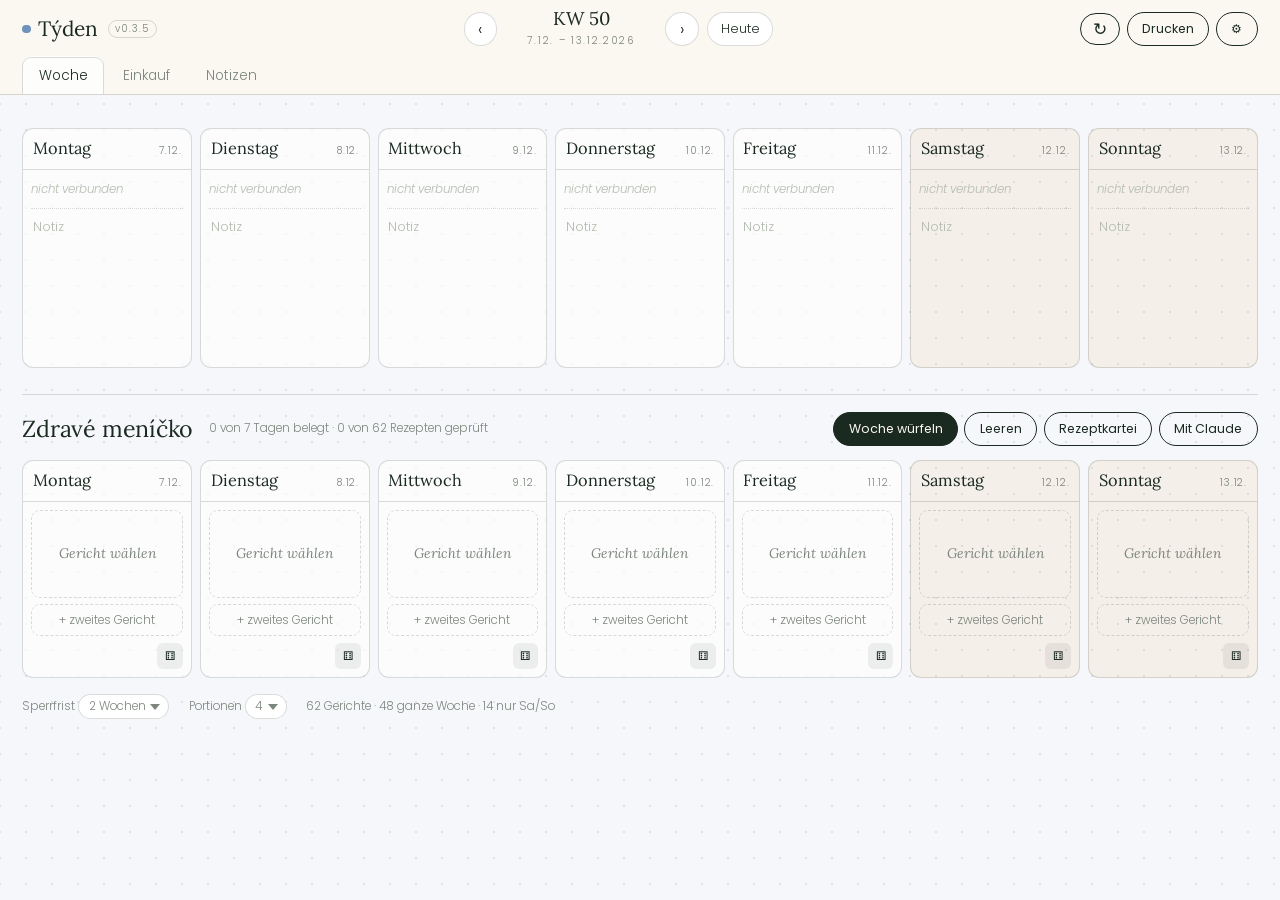
==== index.html @ 4bd9af4a "Add files via upload" ====
<!DOCTYPE html>
<html lang="de">
<head>
<meta charset="utf-8">
<meta name="viewport" content="width=device-width, initial-scale=1, viewport-fit=cover, maximum-scale=1, user-scalable=no">
<meta name="apple-mobile-web-app-capable" content="yes">
<meta name="apple-mobile-web-app-status-bar-style" content="default">
<meta name="apple-mobile-web-app-title" content="Týden">
<meta name="theme-color" content="#FAF8F0">
<title>Týden · Wochenplan</title>
<link rel="manifest" href="manifest.webmanifest">
<link rel="apple-touch-icon" href="icon-192.png">
<link rel="preconnect" href="https://fonts.googleapis.com">
<link rel="preconnect" href="https://fonts.gstatic.com" crossorigin>
<link href="https://fonts.googleapis.com/css2?family=Lora:ital,wght@0,400;0,500;1,400&family=Poppins:wght@300;400;500&display=swap" rel="stylesheet">
<link rel="stylesheet" href="app.css">
</head>
<body>

<header class="site">
  <div class="brand"><i></i><b>Týden</b><span class="ver" id="version"></span></div>

  <div class="weeknav">
    <button class="nav" id="prev" aria-label="Vorige Woche">&lsaquo;</button>
    <div class="kw">
      <b id="kwTitle">KW</b>
      <span class="lbl" id="kwRange"></span>
    </div>
    <button class="nav" id="next" aria-label="Nächste Woche">&rsaquo;</button>
    <button class="nav wide" id="today">Heute</button>
  </div>

  <div class="headacts">
    <button class="btn ghost" id="refresh" aria-label="Aktualisieren" title="Aktualisieren">&#8635;</button>
    <button class="btn ghost" id="openPrint">Drucken</button>
    <button class="btn ghost" id="openSettings" aria-label="Einstellungen">&#9881;</button>
  </div>

  <nav class="tabs" id="tabs">
    <button class="tab on" data-tab="woche">Woche</button>
    <button class="tab" data-tab="einkauf">Einkauf</button>
    <button class="tab" data-tab="notizen">Notizen</button>
  </nav>
</header>

<main>
  <!-- ---------- Woche: Termine oben, Essen darunter ---------- -->
  <section class="view" id="view-woche">
    <div class="weekgrid" id="calGrid"></div>

    <div class="bar essenbar">
      <h2>Zdravé meníčko</h2>
      <div class="barcats" id="mealCounts"></div>
      <div class="baracts">
        <button class="btn" id="roll">Woche würfeln</button>
        <button class="btn ghost" id="clearMeals">Leeren</button>
        <button class="btn ghost" id="openKartei">Rezeptkartei</button>
        <button class="btn ghost" id="openKI">Mit Claude</button>
      </div>
    </div>
    <div class="weekgrid" id="mealGrid"></div>
    <div class="foot">
      <label>Sperrfrist
        <select id="lock">
          <option value="0">aus</option><option value="1">1 Woche</option>
          <option value="2">2 Wochen</option><option value="3">3 Wochen</option><option value="4">4 Wochen</option>
        </select>
      </label>
      <label>Portionen
        <select id="defPort"><option>2</option><option>4</option><option>6</option><option>8</option></select>
      </label>
      <span id="poolInfo"></span>
    </div>
  </section>

  <!-- ---------- Einkauf ---------- -->
  <section class="view hidden" id="view-einkauf">
    <div class="bar">
      <h2>Einkaufsliste</h2>
      <div class="barcats" id="shopStats"></div>
      <div class="baracts">
        <button class="btn" id="waShare">An WhatsApp</button>
        <button class="btn ghost" id="copyList">Kopieren</button>
        <button class="btn ghost" id="editPantry">Vorrat</button>
        <button class="btn ghost" id="resetChecks">Haken zurücksetzen</button>
      </div>
    </div>
    <div class="sheetbox" id="shopBody"></div>
  </section>

  <!-- ---------- Notizen ---------- -->
  <section class="view hidden" id="view-notizen">
    <div class="bar">
      <h2>Notizblock</h2>
      <div class="pages" id="notePages"></div>
      <span class="notestatus" id="noteStatus"></span>
      <div class="baracts">
        <div class="modes">
          <button class="tool on" id="modePen" title="Mit dem Pencil schreiben">&#9998;</button>
          <button class="tool" id="modeKey" title="Mit der Tastatur schreiben">&#9000;</button>
        </div>
        <div class="pens" id="pens"></div>
        <button class="tool" id="eraser" title="Radierer">&#9003;</button>
        <button class="tool" id="undo" title="Rückgängig">&#8630;</button>
        <button class="tool" id="clearPage" title="Seite leeren">&#128465;</button>
        <button class="btn ghost" id="notePhoto">Foto abschreiben</button>
        <input type="file" id="noteFile" accept="image/*" capture="environment" multiple hidden>
        <button class="btn ghost" id="addPage">Seite +</button>
        <button class="btn ghost" id="delPage">Seite entfernen</button>
      </div>
    </div>
    <div class="canvasrow">
      <div class="canvaswrap">
        <div class="padstack">
          <textarea id="padText" class="hinten" spellcheck="false" placeholder="Hier tippen …"></textarea>
          <canvas id="pad"></canvas>
        </div>
      </div>
      <div class="padscroll">
        <button class="tool" id="scrollUp" aria-label="nach oben">&#9650;</button>
        <div class="track" id="scrollTrack"><div class="thumb" id="scrollThumb"></div></div>
        <button class="tool" id="scrollDown" aria-label="nach unten">&#9660;</button>
      </div>
    </div>
  </section>
</main>

<!-- ---------- Dialoge ---------- -->
<dialog id="dRec"><div class="sheet">
  <div class="top" id="recTop">
    <button class="x" data-close>&times;</button>
    <p class="lbl light" id="recCat"></p>
    <h2 id="recName"></h2>
    <p class="sub" id="recSub"></p>
    <div class="stats" id="recStats"></div>
  </div>
  <div class="sbody" id="recBody"></div>
  <div class="sfoot" id="recFoot"></div>
</div></dialog>

<dialog id="dPick"><div class="sheet">
  <div class="top" style="background:var(--ink)">
    <button class="x" data-close>&times;</button>
    <p class="lbl light" id="pickDay"></p>
    <h2 id="pickTitle">Gericht wählen</h2>
  </div>
  <div class="sbody">
    <div class="freebox">
      <label class="lbl" for="freeName">Freies Gericht — nur ein Name, kein Rezept, keine Zutaten auf der Einkaufsliste</label>
      <div class="freerow">
        <input id="freeName" placeholder="z. B. Reste, Essen gehen, Oma kocht">
        <button class="btn" id="freeSave">Eintragen</button>
      </div>
    </div>
    <input class="search" id="pickSearch" type="search" placeholder="Rezept suchen …">
    <p class="hint" id="pickHint"></p>
    <div class="pickgrid" id="pickGrid"></div>
  </div>
</div></dialog>

<dialog id="dKartei"><div class="sheet">
  <div class="top" style="background:var(--leaf)">
    <button class="x" data-close>&times;</button>
    <p class="lbl light">Review &amp; Pflege</p>
    <h2>Rezeptkartei</h2>
    <div class="stats" id="karteiStats"></div>
  </div>
  <div class="sbody">
    <input class="search" id="karteiSearch" type="search" placeholder="Suchen …">
    <div class="pickgrid" id="karteiGrid"></div>
  </div>
  <div class="sfoot">
    <button class="btn" id="newDish">Neues Gericht</button>
    <button class="btn ghost" id="exportJs">Rezepte exportieren</button>
    <button class="btn ghost" id="resetAll">Zurücksetzen</button>
  </div>
</div></dialog>

<dialog id="dEdit"><div class="sheet">
  <div class="top" style="background:var(--ink)">
    <button class="x" data-close>&times;</button>
    <p class="lbl light">Bearbeiten</p>
    <h2 id="editTitle">Rezept</h2>
  </div>
  <div class="sbody" id="editBody"></div>
  <div class="sfoot">
    <button class="btn" id="saveDish">Speichern</button>
    <button class="btn ghost" data-close>Abbrechen</button>
    <button class="btn ghost" id="delDish" style="margin-left:auto">Löschen</button>
  </div>
</div></dialog>

<dialog id="dPantry"><div class="sheet">
  <div class="top" style="background:var(--leaf)">
    <button class="x" data-close>&times;</button>
    <p class="lbl light">Einkaufsliste</p>
    <h2>Vorrat</h2>
    <p class="sub">Was hier steht, landet nicht auf der Liste.</p>
  </div>
  <div class="sbody">
    <p class="hint">Ein Begriff pro Zeile, klein geschrieben. Er greift auch am Wortende — <b>öl</b> deckt
      Olivenöl ab, <b>brühe</b> alle Brühen. Frische Ware ist ausgenommen: Was in Bund, Zweigen, Kopf,
      Stange oder Blatt gemessen wird, steht immer auf der Liste.</p>
    <div class="field"><textarea id="pantryText" rows="14"></textarea></div>
  </div>
  <div class="sfoot">
    <button class="btn" id="savePantry">Speichern</button>
    <button class="btn ghost" data-close>Abbrechen</button>
    <button class="btn ghost" id="resetPantry" style="margin-left:auto">Standard</button>
  </div>
</div></dialog>

<dialog id="dKI"><div class="sheet">
  <div class="top" style="background:var(--leaf)">
    <button class="x" data-close>&times;</button>
    <p class="lbl light">Rezepte und Vorschläge</p>
    <h2>Mit Claude</h2>
  </div>
  <div class="sbody">
    <div id="aiStatus" class="aistatus"></div>

    <h3>Rezept hinzufügen</h3>
    <p class="hint">Foto einer Kochbuchseite oder eines Zettels, oder ein Link. Das Ergebnis landet
      als ungeprüftes Rezept im Editor — du siehst es vor dem Speichern.</p>
    <div class="baracts" style="margin-bottom:.8rem">
      <button class="btn ghost" id="fromPhoto">Foto aufnehmen oder wählen</button>
      <input type="file" id="photoFile" accept="image/*" capture="environment" multiple hidden>
    </div>
    <div class="field"><label class="lbl">Link oder eingefügter Rezepttext</label>
      <textarea id="linkInput" rows="3" placeholder="https://… oder den Text direkt einfügen"></textarea></div>
    <div class="baracts"><button class="btn ghost" id="fromLink">Daraus ein Rezept machen</button></div>

    <hr>

    <h3>Was kann ich damit kochen?</h3>
    <p class="hint">Tippe ein, was da ist, oder fotografiere Kühlschrank und Vorratsschrank.
      Claude bevorzugt Gerichte aus deiner Kartei.</p>
    <div class="field"><label class="lbl">Vorhanden</label>
      <textarea id="stockText" rows="3" placeholder="z. B. Hähnchenbrust, Zucchini, Feta, Sahne"></textarea></div>
    <div class="baracts">
      <button class="btn ghost" id="stockPhoto">Foto vom Vorrat</button>
      <input type="file" id="stockFile" accept="image/*" capture="environment" multiple hidden>
      <span class="hint" id="stockHint" style="margin:0"></span>
      <button class="btn" id="doSuggest">Vorschläge holen</button>
    </div>
    <div id="aiOut"></div>

    <hr>
    <h3>Zugang</h3>
    <div class="field"><label class="lbl">Anthropic API-Schlüssel</label>
      <input id="apiKey" type="password" autocomplete="off" autocapitalize="off"
             autocorrect="off" spellcheck="false" placeholder="sk-ant-…"></div>
    <div class="field"><label class="lbl">Modell</label>
      <input id="apiModel" autocapitalize="off" autocorrect="off" spellcheck="false"
             placeholder="claude-sonnet-4-5-20250929"></div>
    <p class="hint">Der Schlüssel bleibt nur auf diesem Gerät im Browser gespeichert und gehört nicht
      ins Repository. Achte beim Einfügen darauf, dass kein Leerzeichen mitkommt.
      Für Fotos und verschachtelte Webseiten liefert ein Sonnet-Modell deutlich zuverlässigere
      Rezepte als ein Haiku-Modell.</p>
    <div class="baracts">
      <button class="btn" id="testKey">Verbindung prüfen</button>
      <button class="btn ghost" id="listModels">Verfügbare Modelle</button>
      <button class="btn ghost" id="saveKey">Speichern</button>
    </div>
  </div>
</div></dialog>

<dialog id="dPrint"><div class="sheet">
  <div class="top" style="background:var(--ink)">
    <button class="x" data-close>&times;</button>
    <p class="lbl light" id="printKw"></p>
    <h2>Drucken</h2>
  </div>
  <div class="sbody">
    <p class="hint">Bereiche auswählen, dann öffnet sich das Druckfenster. Auf dem iPad wählst du dort
      deinen AirPrint-Drucker.</p>
    <label class="chk big"><input type="checkbox" id="pr_wochenplan" checked> Wochenplan mit Terminen</label>
    <label class="chk big"><input type="checkbox" id="pr_essen" checked> Essensplan</label>
    <label class="chk big"><input type="checkbox" id="pr_einkauf" checked> Einkaufsliste</label>
    <label class="chk big"><input type="checkbox" id="pr_notizen"> Notizen</label>
    <label class="chk big"><input type="checkbox" id="pr_rezepte"> Rezepte der Woche, ausführlich</label>
  </div>
  <div class="sfoot">
    <button class="btn" id="doPrint">Druckfenster öffnen</button>
    <button class="btn ghost" data-close>Abbrechen</button>
  </div>
</div></dialog>

<dialog id="dSettings"><div class="sheet">
  <div class="top" style="background:var(--pine)">
    <button class="x" data-close>&times;</button>
    <p class="lbl light">Einstellungen</p>
    <h2>Google Kalender</h2>
  </div>
  <div class="sbody">
    <div id="gStatus" class="gstatus"></div>
    <div class="field">
      <label class="lbl">OAuth Client-ID</label>
      <input id="gClientId" placeholder="….apps.googleusercontent.com">
    </div>
    <p class="hint">Die Client-ID legst du einmalig in der Google Cloud Console an. Die Anleitung dazu
      steht in der Datei <b>README.md</b> im selben Ordner. Ohne Client-ID funktioniert alles außer der
      Anzeige der Google-Termine.</p>
    <div id="gCals"></div>
    <hr>
    <h3>Daten</h3>
    <p class="hint" id="versionInfo" style="margin-bottom:.6rem"></p>
    <div class="baracts">
      <button class="btn ghost" id="backup">Sicherung speichern</button>
      <button class="btn ghost" id="restoreBtn">Sicherung laden</button>
      <input type="file" id="restoreFile" accept="application/json" hidden>
    </div>
  </div>
  <div class="sfoot">
    <button class="btn" id="gConnect">Mit Google verbinden</button>
    <button class="btn ghost" id="gDisconnect">Trennen</button>
    <button class="btn ghost" data-close style="margin-left:auto">Schließen</button>
  </div>
</div></dialog>

<!-- Scrollbalken für die ganze Seite, damit auf dem iPad nicht gewischt werden muss -->
<div class="pagescroll" id="pageScroll" hidden>
  <button class="tool" id="pageUp" aria-label="nach oben">&#9650;</button>
  <div class="track" id="pageTrack"><div class="thumb" id="pageThumb"></div></div>
  <button class="tool" id="pageDown" aria-label="nach unten">&#9660;</button>
</div>

<div class="toast" id="toast"></div>
<div id="print"></div>

<script src="rezepte.js"></script>
<script src="app.js"></script>
<script src="essen.js"></script>
<script src="notizen.js"></script>
<script src="claude.js"></script>
<script>start();</script>
</body>
</html>
---- app.css ----
:root{
  --ink:#1B2A21; --pine:#2C5140; --leaf:#47755A; --gold:#E4A93C;
  --plum:#6B2D4E; --teal:#1F4A52; --amber:#8A5320;
  --paper:#FAF8F0; --dot:#DCE0D3; --ghost:#B4BCAF; --cream:#FBF7EC; --muted:#7D867C;
  --line:rgba(27,42,33,.16);
  --serif:"Lora",Georgia,"Times New Roman",serif;
  --sans:"Poppins",-apple-system,BlinkMacSystemFont,"Segoe UI",sans-serif;
  --head:112px;
}
*{box-sizing:border-box;margin:0;padding:0;-webkit-tap-highlight-color:transparent}
html,body{height:100%;overscroll-behavior:none}
body{
  font-family:var(--sans);font-weight:300;font-size:15px;line-height:1.45;color:var(--ink);
  background:var(--paper);
  background-image:radial-gradient(var(--dot) 1px, transparent 1px);
  background-size:26px 26px;background-position:13px 13px;
  -webkit-font-smoothing:antialiased;
  padding-top:var(--head);
}
h1,h2,h3{font-family:var(--serif);font-weight:400;line-height:1.12;letter-spacing:-.01em}
button,input,select,textarea{font:inherit;color:inherit}
button{background:none;border:none;cursor:pointer}
input:not([type=checkbox]),select,textarea{-webkit-appearance:none;appearance:none}

/* Einheitliche Kontrollkästchen, auch auf iOS sichtbar */
input[type=checkbox]{
  -webkit-appearance:none;appearance:none;
  width:1.35rem;height:1.35rem;flex:none;margin:0;
  border:1.6px solid var(--ghost);border-radius:5px;background:#fff;
  display:inline-grid;place-content:center;cursor:pointer;transition:background .12s,border-color .12s}
input[type=checkbox]:checked{background:var(--pine);border-color:var(--pine)}
input[type=checkbox]:checked::after{
  content:"";width:.42rem;height:.75rem;border:solid #fff;border-width:0 2px 2px 0;
  transform:rotate(45deg) translate(-1px,-2px)}
.lbl{font-size:.62rem;letter-spacing:.17em;text-transform:uppercase;color:var(--muted)}
.lbl.light{color:rgba(255,255,255,.78)}
.hint{font-size:.85rem;color:var(--muted);margin-bottom:.9rem}
.hidden{display:none!important}
:focus-visible{outline:2.5px solid var(--gold);outline-offset:2px;border-radius:6px}

/* ---------- Kopf ---------- */
.site{
  position:fixed;top:0;left:0;right:0;z-index:40;
  background:rgba(250,248,240,.96);backdrop-filter:blur(10px);
  border-bottom:1px solid var(--line);
  padding:.5rem clamp(.7rem,2vw,1.4rem) 0;
  display:grid;grid-template-columns:auto 1fr auto;grid-template-rows:auto auto;
  align-items:center;gap:.3rem 1rem;
  padding-top:max(.5rem, env(safe-area-inset-top));
}
.brand{display:flex;align-items:center;gap:.45rem}
.brand i{width:.55rem;height:.55rem;border-radius:50%;background:var(--gold)}
.brand b{font-family:var(--serif);font-weight:400;font-size:1.3rem}
.weeknav{display:flex;align-items:center;gap:.5rem;justify-self:center}
.nav{width:2.1rem;height:2.1rem;border:1px solid var(--line);border-radius:50%;background:#fff;font-size:1.05rem}
.nav.wide{width:auto;border-radius:999px;padding:0 .8rem;font-size:.78rem}
.nav:active{background:var(--ink);color:var(--cream)}
.kw{text-align:center;min-width:9.5rem}
.kw b{font-family:var(--serif);font-weight:400;font-size:1.15rem;display:block;line-height:1.1}
.headacts{display:flex;gap:.4rem;align-items:center}
.btn{border:1.4px solid var(--ink);background:var(--ink);color:var(--cream);
  padding:.42rem .9rem;border-radius:999px;font-size:.78rem;font-weight:400;white-space:nowrap}
.btn.ghost{background:transparent;color:var(--ink)}
.btn.ghost:active,.btn.ghost:hover{background:var(--ink);color:var(--cream)}
.tabs{grid-column:1/-1;display:flex;gap:.2rem;margin-top:.15rem}
.tab{padding:.5rem .95rem;border-radius:9px 9px 0 0;font-size:.85rem;color:var(--muted);
  border:1px solid transparent;border-bottom:none}
.tab.on{color:var(--ink);background:rgba(255,255,255,.75);border-color:var(--line);
  box-shadow:0 -1px 0 rgba(255,255,255,.75)}

/* ---------- Flächen ---------- */
main{padding:1rem clamp(.7rem,2vw,1.4rem) 2.5rem}
.bar{display:flex;align-items:center;gap:1rem;flex-wrap:wrap;margin-bottom:.9rem}
.bar h2{font-size:1.45rem}
.barcats{font-size:.74rem;color:var(--muted);flex:1}
.baracts{display:flex;gap:.4rem;flex-wrap:wrap;align-items:center}
.foot{display:flex;gap:1.2rem;flex-wrap:wrap;align-items:center;margin-top:1rem;font-size:.74rem;color:var(--muted)}
.foot select{border:1px solid var(--line);border-radius:999px;padding:.2rem 1.4rem .2rem .6rem;background:#fff url("data:image/svg+xml;utf8,<svg xmlns='http://www.w3.org/2000/svg' width='10' height='6'><path d='M0 0l5 6 5-6z' fill='%237D867C'/></svg>") no-repeat right .5rem center;font-size:.74rem}

/* Wochenraster: sieben Spalten */
.weekgrid{display:grid;grid-template-columns:repeat(7,minmax(0,1fr));gap:.5rem;align-items:start}
@media(max-width:900px){
  .weekgrid{grid-auto-flow:column;grid-auto-columns:78vw;grid-template-columns:none;
    overflow-x:auto;scroll-snap-type:x mandatory;padding-bottom:.6rem}
  .daycol{scroll-snap-align:start}
}
.daycol{background:rgba(255,255,255,.62);border:1px solid var(--line);border-radius:11px;
  min-height:0;display:flex;flex-direction:column;overflow:hidden}
/* Termine oben kompakt halten, damit der Essensplan darunter ohne Scrollen sichtbar bleibt.
   Die Spalten wachsen gemeinsam, sobald eine Notiz länger wird. */
#calGrid{align-items:stretch}
#calGrid .daycol{min-height:15rem;overflow:visible}
.daycol.we{background:rgba(228,169,60,.09)}
.daycol.today{border-color:var(--ink);box-shadow:0 0 0 1.5px var(--ink)}
.dayhead{padding:.5rem .6rem;border-bottom:1px solid var(--line);display:flex;
  justify-content:space-between;align-items:baseline;gap:.3rem}
.dayhead b{font-family:var(--serif);font-weight:400;font-size:1.02rem}
.dayhead span{font-size:.64rem;color:var(--muted);letter-spacing:.08em}
.daybody{padding:.5rem;display:flex;flex-direction:column;gap:.45rem;flex:1}

/* Termine */
.ev{border-radius:7px;padding:.35rem .5rem;font-size:.78rem;line-height:1.3;text-align:left;width:100%}
.ev.g{background:rgba(44,81,64,.1);border-left:3px solid var(--pine)}
.ev.own{background:rgba(228,169,60,.18);border-left:3px solid var(--gold)}
.ev time{display:block;font-size:.64rem;color:var(--muted);letter-spacing:.04em}
.ev b{font-weight:400}
.addev{border:1.3px dashed var(--line);border-radius:7px;padding:.3rem;font-size:.74rem;color:var(--muted)}
.addev:active{border-color:var(--ink);color:var(--ink)}
.daynote{flex:0 0 auto;min-height:2.8rem;height:auto;overflow:hidden;
  border:none;border-top:1px dotted var(--line);background:transparent;
  padding:.45rem .1rem .2rem;font-size:.82rem;line-height:1.45;resize:none;font-family:var(--sans)}
.daynote::placeholder{color:var(--ghost)}

/* Gericht */
.dish{border-radius:9px;color:var(--cream);padding:.55rem .6rem;text-align:left;
  display:flex;flex-direction:column;gap:.15rem;min-height:5.5rem;justify-content:space-between}
.dish .c{font-size:.56rem;letter-spacing:.14em;text-transform:uppercase;opacity:.8}
.dish .n{font-family:var(--serif);font-size:1rem;line-height:1.14}
.dish .m{font-size:.58rem;letter-spacing:.08em;text-transform:uppercase;opacity:.85;
  display:flex;gap:.5rem;flex-wrap:wrap}
.empty{border:1.4px dashed var(--line);border-radius:9px;min-height:5.5rem;
  font-family:var(--serif);font-style:italic;color:var(--muted);font-size:.86rem}
.empty:active{border-color:var(--ink);color:var(--ink)}
.rowacts{display:flex;gap:.25rem;justify-content:flex-end}
.rowacts button{width:1.6rem;height:1.6rem;border-radius:6px;background:rgba(27,42,33,.07);font-size:.72rem}
.rowacts button:active{background:var(--ink);color:var(--cream)}

/* ---------- Einkauf ---------- */
.sheetbox{background:rgba(255,255,255,.62);border:1px solid var(--line);border-radius:11px;
  padding:1rem 1.1rem;max-width:860px}
.grp{margin-bottom:1rem}
.grp h4{margin-bottom:.3rem;font-weight:400}
.item{display:flex;align-items:center;gap:.65rem;padding:.4rem 0;border-bottom:1px dotted var(--line)}
.item label{flex:1;display:flex;justify-content:space-between;gap:.6rem;cursor:pointer;font-size:.95rem}
.item label b{font-weight:400;color:var(--muted);white-space:nowrap;font-size:.86rem}
.item.done label{opacity:.35;text-decoration:line-through}
.mini{border:1.2px solid var(--line);border-radius:999px;padding:.12rem .55rem;font-size:.66rem;color:var(--muted);flex:none}
.mini:active{background:var(--ink);color:var(--cream)}
.vorrat{margin-top:1rem;border-top:1px solid var(--line);padding-top:.7rem}
.vorrat summary{cursor:pointer;font-size:.8rem;color:var(--muted)}
.item.pantry label{opacity:.5}
.dotm{width:1.35rem;height:1.35rem;flex:none;border-radius:5px;border:1.5px solid var(--line);
  background:repeating-linear-gradient(45deg,transparent 0 3px,var(--line) 3px 4px)}

/* ---------- Notizen ---------- */
.pages{display:flex;gap:.25rem;flex:1;flex-wrap:wrap}
.pages button{border:1px solid var(--line);background:#fff;border-radius:7px;padding:.25rem .6rem;font-size:.76rem}
.pages button.on{background:var(--ink);color:var(--cream);border-color:var(--ink)}
.pens{display:flex;gap:.25rem;align-items:center}
.pen{width:1.7rem;height:1.7rem;border-radius:50%;border:2px solid transparent}
.pen.on{border-color:var(--ink);transform:scale(1.12)}
.tool{width:2.1rem;height:2.1rem;border:1px solid var(--line);border-radius:8px;background:#fff;font-size:.95rem}
.tool.on{background:var(--ink);color:var(--cream);border-color:var(--ink)}
.canvaswrap{background:#fff;border:1px solid var(--line);border-radius:11px;
  box-shadow:0 2px 10px rgba(27,42,33,.06);
  overflow-y:auto;overflow-x:hidden;-webkit-overflow-scrolling:touch;
  height:calc(100vh - var(--head) - 9.5rem);overscroll-behavior:contain}
.padstack{position:relative;width:100%}
#pad{display:block;width:100%;touch-action:pan-y;position:relative;z-index:2}
#padText{
  position:absolute;inset:0;width:100%;height:100%;z-index:1;
  border:none;background:transparent;resize:none;outline:none;
  font-family:var(--sans);font-size:17px;line-height:38px;
  padding:0 16px;color:var(--ink)}
#padText::placeholder{color:var(--ghost)}
/* Die hintere Ebene bleibt sichtbar, nimmt aber keine Eingaben an */
.hinten{pointer-events:none}
#pad.hinten{z-index:1}
#padText.hinten{z-index:0}
.modes{display:flex;gap:.2rem;margin-right:.3rem}

/* ---------- Dialoge ---------- */
dialog{border:none;padding:0;background:transparent;max-width:none;max-height:none;width:100%;height:100%}
dialog::backdrop{background:rgba(27,42,33,.55);backdrop-filter:blur(3px)}
.sheet{width:min(780px,95vw);margin:3vh auto;background:var(--paper);border-radius:15px;overflow:hidden;
  box-shadow:0 30px 60px rgba(0,0,0,.32);max-height:94vh;display:flex;flex-direction:column}
.sheet .top{padding:1.1rem 1.3rem;color:var(--cream);position:relative;flex:none}
.sheet .top h2{font-size:1.65rem;padding-right:2.5rem;color:var(--cream)}
.sheet .top .sub{font-family:var(--serif);font-style:italic;opacity:.92;font-size:.95rem;margin-top:.2rem}
.x{position:absolute;top:.8rem;right:.9rem;width:2.1rem;height:2.1rem;border-radius:50%;
  background:rgba(255,255,255,.18);border:1px solid rgba(255,255,255,.35);color:var(--cream);font-size:1.1rem}
.stats{display:flex;gap:1.1rem;margin-top:.6rem;font-size:.62rem;letter-spacing:.14em;
  text-transform:uppercase;opacity:.9;flex-wrap:wrap}
.sbody{padding:1.1rem 1.3rem 1.4rem;overflow:auto;-webkit-overflow-scrolling:touch}
.sfoot{border-top:1px solid var(--line);padding:.75rem 1.3rem;display:flex;gap:.45rem;flex-wrap:wrap;
  background:rgba(255,255,255,.55);flex:none;padding-bottom:max(.75rem, env(safe-area-inset-bottom))}

.form{display:grid;gap:.75rem}
.f2{display:grid;grid-template-columns:1fr 1fr;gap:.75rem}
.f4{display:grid;grid-template-columns:repeat(4,1fr);gap:.55rem}
@media(max-width:620px){.f4{grid-template-columns:1fr 1fr}}
.field label{display:block;margin-bottom:.22rem}
.field input,.field select,.field textarea{width:100%;border:1.3px solid var(--line);border-radius:9px;
  padding:.5rem .65rem;background:#fff;font-size:.95rem}
.field textarea{resize:vertical;min-height:7rem;line-height:1.5;font-family:var(--sans)}
.search{width:100%;border:1.3px solid var(--line);border-radius:999px;padding:.5rem .95rem;
  background:#fff;margin-bottom:.9rem;font-size:.9rem}
.chk{display:flex;align-items:center;gap:.5rem;font-size:.92rem}
.chk.big{padding:.6rem 0;border-bottom:1px dotted var(--line);font-size:1rem}
.chk.big{font-size:1rem}

.pf{display:flex;align-items:center;gap:.5rem;margin-bottom:.9rem}
.pf button{width:1.9rem;height:1.9rem;border:1.3px solid var(--ink);border-radius:50%}
.pf b{font-weight:400;min-width:2rem;text-align:center}
.zut{list-style:none;columns:2;column-gap:1.6rem;margin-bottom:1.2rem}
@media(max-width:560px){.zut{columns:1}}
.zut li{display:flex;justify-content:space-between;gap:.5rem;padding:.26rem 0;
  border-bottom:1px dotted var(--line);break-inside:avoid;font-size:.9rem}
.zut li b{font-weight:400;color:var(--muted);white-space:nowrap;font-size:.84rem}
.steps{counter-reset:s;list-style:none;margin-bottom:1.1rem}
.steps li{counter-increment:s;position:relative;padding-left:1.9rem;margin-bottom:.55rem;font-size:.92rem}
.steps li::before{content:counter(s);position:absolute;left:0;top:.05rem;font-size:.72rem;
  width:1.35rem;height:1.35rem;border-radius:50%;display:grid;place-items:center;
  background:var(--ink);color:var(--cream)}
.tipp{border-left:3px solid var(--gold);padding:.6rem .85rem;background:rgba(228,169,60,.14);
  border-radius:0 8px 8px 0;font-family:var(--serif);font-style:italic;font-size:.92rem}
.todo{border:1.4px dashed var(--line);border-radius:10px;padding:1.1rem;text-align:center;
  font-family:var(--serif);font-style:italic;color:var(--muted)}
.pickgrid{display:grid;grid-template-columns:repeat(auto-fill,minmax(205px,1fr));gap:.5rem}
.pickgrid button{border-radius:9px;color:var(--cream);padding:.6rem .7rem;text-align:left;position:relative}
.pickgrid .c{font-size:.55rem;letter-spacing:.14em;text-transform:uppercase;opacity:.8}
.pickgrid .n{font-family:var(--serif);font-size:1rem;line-height:1.14;margin-top:.12rem}
.pickgrid .m{font-size:.57rem;letter-spacing:.09em;text-transform:uppercase;opacity:.85;margin-top:.3rem}
.pickgrid .ok{position:absolute;top:.5rem;right:.55rem;width:.5rem;height:.5rem;border-radius:50%;background:var(--gold)}
.zrow{display:grid;grid-template-columns:4.6rem 5.4rem 1fr 8rem 2rem;gap:.35rem;margin-bottom:.35rem}
@media(max-width:700px){.zrow{grid-template-columns:4rem 4.6rem 1fr}}
.zrow input,.zrow select{border:1.3px solid var(--line);border-radius:7px;padding:.35rem .45rem;
  background:#fff;font-size:.84rem;width:100%}
.zrow button{border:1.3px solid var(--line);border-radius:7px;font-size:.8rem}
.warn{background:#FBEED2;border:1px solid var(--gold);border-radius:9px;padding:.6rem .85rem;
  font-size:.86rem;margin-bottom:1rem}
.gstatus{border-radius:9px;padding:.6rem .85rem;margin-bottom:.9rem;font-size:.88rem;
  background:rgba(44,81,64,.1);border:1px solid var(--line)}
.gstatus.on{background:rgba(71,117,90,.16);border-color:var(--leaf)}
hr{border:none;border-top:1px solid var(--line);margin:1.1rem 0}
h3{font-size:1.1rem;margin-bottom:.5rem}

.toast{position:fixed;left:50%;bottom:1.3rem;transform:translateX(-50%);background:var(--ink);
  color:var(--cream);padding:.55rem 1.1rem;border-radius:999px;font-size:.82rem;z-index:99;
  opacity:0;pointer-events:none;transition:opacity .25s}
.toast.on{opacity:1}

/* ---------- Druck ---------- */
#print{display:none}
@media print{
  body>*:not(#print){display:none!important}
  #print{display:block}
  #print *{-webkit-print-color-adjust:exact;print-color-adjust:exact}
  body{background:#fff;padding:0;font-size:10.5pt}
  @page{size:A4 landscape;margin:12mm}
  .psec{break-after:page}
  .psec:last-child{break-after:auto}
  .phead{display:flex;justify-content:space-between;align-items:baseline;
    border-bottom:1.2pt solid #1B2A21;padding-bottom:2.5mm;margin-bottom:5mm}
  .phead h1{font-family:var(--serif);font-size:19pt}
  .phead span{font-size:8pt;letter-spacing:.14em;text-transform:uppercase;color:#666}
  .pweek{display:grid;grid-template-columns:repeat(7,1fr);gap:3mm}
  .pday{border:.8pt solid #1B2A21;border-radius:2mm;padding:2.5mm;min-height:52mm;break-inside:avoid}
  .pday h4{font-family:var(--serif);font-size:10.5pt;font-weight:400;margin-bottom:1mm}
  .pday .pd{font-size:6.5pt;letter-spacing:.1em;text-transform:uppercase;color:#777;margin-bottom:2mm}
  .pday .pe{font-size:8pt;line-height:1.3;margin-bottom:1.4mm;padding:.8mm 1.5mm .8mm 2mm;
    border-left:1.6pt solid #999;border-radius:0 1mm 1mm 0}
  .pday .pe em{font-style:normal;color:#666;font-size:7pt}
  .pday .pe i{font-style:normal;color:#666;font-size:7pt;display:block}
  .pday .pn{font-size:8pt;margin-top:2mm;padding-top:1.5mm;border-top:.4pt dotted #999;white-space:pre-wrap}
  .pday .pm{font-size:9pt;background:#F0F0EA;border-radius:0 1.5mm 1.5mm 0;padding:1.5mm 2mm;
    margin-bottom:2mm;border-left:2pt solid #999}
  .pday .pm i{font-style:normal;display:block;font-size:6.5pt;color:#666;text-transform:uppercase;letter-spacing:.1em}
  .pcols{columns:3;column-gap:8mm}
  .pgrp{break-inside:avoid;margin-bottom:4mm}
  .pgrp h4{font-size:8pt;letter-spacing:.15em;text-transform:uppercase;color:#666;margin-bottom:1.5mm;font-weight:400}
  .pi{display:flex;align-items:center;gap:2.5mm;padding:1mm 0;border-bottom:.3pt dotted #aaa}
  .pi span{flex:1;font-size:9pt}
  /* muss nach .pi span stehen, sonst zieht sich das Kästchen über die ganze Zeile */
  .pi .pbox{flex:0 0 auto;width:3.6mm;min-width:3.6mm;height:3.6mm;
    border:.8pt solid #1B2A21;border-radius:.7mm}
  .pi b{font-weight:400;font-size:8.5pt;color:#555}
  .pnote{font-size:8pt;color:#666;margin-top:5mm}
  .prec{break-inside:avoid;margin-bottom:6mm;border-bottom:.4pt solid #ccc;padding-bottom:4mm}
  .prec h3{font-family:var(--serif);font-size:12pt;margin-bottom:1mm}
  .prec .pz{columns:2;column-gap:6mm;font-size:8.5pt;margin:2mm 0}
  .prec .pz div{break-inside:avoid;display:flex;justify-content:space-between;gap:3mm;
    border-bottom:.3pt dotted #bbb;padding:.5mm 0}
  .prec ol{margin-left:4mm;font-size:8.5pt}
  .prec li{margin-bottom:.8mm}
  .pimg{width:100%;border:.8pt solid #1B2A21;border-radius:2mm;break-inside:avoid;margin-bottom:4mm}
}

/* ---------- Jahreszeiten ---------- */
/* Grundgerüst bleibt, nur Papier, Punktraster und Akzent wandern mit dem Jahr. */
html[data-season="fruehling"]{
  --paper:#F8FAF2; --dot:#DCE8CF; --gold:#8FBF4D; --pine:#3F7A52; --leaf:#5A9A62;
}
html[data-season="sommer"]{
  --paper:#FAFBF1; --dot:#D9E7D2; --gold:#F0A830; --pine:#2E6F5E; --leaf:#3F8F72;
}
html[data-season="herbst"]{
  --paper:#FAF6EE; --dot:#E7DCCA; --gold:#C8752E; --pine:#2C5140; --leaf:#5C6B3A;
}
html[data-season="winter"]{
  --paper:#F6F7FA; --dot:#DCE2EA; --gold:#6E93BC; --pine:#2A4553; --leaf:#3F6274;
}
.noev{font-size:.74rem;color:var(--ghost);font-style:italic;padding:.2rem 0}
.slot{display:flex}
.slot>button{flex:1}

/* ---------- Claude-Dialog ---------- */
.aistatus{font-size:.86rem;color:var(--muted);min-height:1.2rem;margin-bottom:.6rem}
.aistatus.busy{color:var(--ink)}
.aistatus.busy::after{content:" ●";animation:blink 1s infinite}
@keyframes blink{50%{opacity:.25}}
.sugg{border:1px solid var(--line);border-radius:9px;padding:.6rem .75rem;margin-bottom:.5rem;background:#fff}
.sugg b{font-family:var(--serif);font-weight:400;font-size:1.05rem}
.sugg .tag{font-size:.6rem;letter-spacing:.12em;text-transform:uppercase;color:var(--muted);
  border:1px solid var(--line);border-radius:999px;padding:.1rem .45rem;margin-left:.5rem}
.sugg .tag.neu{border-color:var(--gold);color:var(--gold)}
.sugg p{font-size:.86rem;margin-top:.25rem}
.sugg .miss{color:var(--muted);font-size:.8rem}

/* Lange Gerichtnamen umbrechen statt überlaufen */
.dish{min-height:0}
.dish .n, .pickgrid .n, .ev b{overflow-wrap:anywhere;hyphens:auto}
.daycol .daybody{min-width:0}
.dish .m{flex-wrap:wrap}

/* ---------- Freie Gerichte ---------- */
.freebox{border:1.3px dashed var(--line);border-radius:10px;padding:.7rem .8rem;margin-bottom:1rem;
  background:rgba(255,255,255,.6)}
.freerow{display:flex;gap:.5rem;margin-top:.4rem}
.freerow input{flex:1;border:1.3px solid var(--line);border-radius:9px;padding:.45rem .65rem;
  background:#fff;font-size:.92rem}
.dish.freecard{background:rgba(27,42,33,.07);color:var(--ink);border:1.3px dashed var(--line);
  box-shadow:none}
.dish.freecard .c{opacity:.6}
.dish.freecard .m{opacity:.6}

/* ---------- Termine: Farben und Mehrtagesbänder ---------- */
.ev{border-left:3px solid var(--c,var(--pine))}
.ev.band{border-left-width:4px;position:relative;padding-right:1.6rem;
  box-shadow:inset 0 0 0 1px var(--c,var(--pine))}
.ev.band b{font-weight:400}
.ev.band.cont-l{border-top-left-radius:0;border-bottom-left-radius:0;margin-left:-.5rem;padding-left:.5rem}
.ev.band.cont-r{border-top-right-radius:0;border-bottom-right-radius:0;margin-right:-.5rem}
.ev .arrows{position:absolute;top:.28rem;right:.4rem;font-size:.95rem;line-height:1;
  color:var(--c,var(--pine));letter-spacing:.12em;opacity:.75}
.calrow{padding:.45rem .55rem;border:1px solid var(--line);border-radius:9px;margin-bottom:.35rem;
  background:#fff;gap:.6rem}
.calrow.aus{opacity:.5;background:transparent}
.calrow span:last-child{flex:1}
.swatch{width:.85rem;height:.85rem;border-radius:4px;flex:none;border:1px solid rgba(0,0,0,.12)}
@media print{
  .pe{border-left-width:1.6pt!important}
  .pband{background:#F4F4EF;border-radius:0 1mm 1mm 0}
}

/* Aktualisieren */
#refresh{font-size:1.05rem;line-height:1;padding:.42rem .75rem}
#refresh.spin{animation:drehen .7s linear infinite}
@keyframes drehen{to{transform:rotate(360deg)}}

@media print{
  .ptext{white-space:pre-wrap;font-size:10.5pt;line-height:1.5;margin-bottom:5mm}
}

/* ---------- Notizblock: eigener Scrollbalken ---------- */
.canvasrow{display:flex;gap:.5rem;align-items:stretch}
.canvasrow .canvaswrap{flex:1;min-width:0;scrollbar-width:none}
.canvasrow .canvaswrap::-webkit-scrollbar{display:none}
.padscroll{width:2.4rem;flex:none;display:flex;flex-direction:column;gap:.4rem;
  height:calc(100vh - var(--head) - 9.5rem)}
.padscroll .tool{width:2.4rem;height:2.4rem;font-size:.7rem}
.padscroll .track{flex:1;background:rgba(27,42,33,.07);border-radius:999px;position:relative;
  touch-action:none;cursor:grab}
.padscroll .thumb{position:absolute;left:3px;right:3px;top:0;height:28%;
  background:var(--pine);border-radius:999px;opacity:.8}
.padscroll .track:active{cursor:grabbing}
/* Die Schreibfläche nimmt keine Wischgesten mehr an, damit der Stift sauber schreibt */
#pad{touch-action:none}

/* ---------- Fehleranzeige Claude ---------- */
.aistatus.fehler{background:#FBEAE5;border:1px solid #D9705A;color:#7A2E1C;
  border-radius:9px;padding:.7rem .85rem}
.aistatus.gut{background:rgba(71,117,90,.15);border:1px solid var(--leaf);
  border-radius:9px;padding:.7rem .85rem;color:var(--ink)}
.aistatus pre{white-space:pre-wrap;word-break:break-word;font-size:.8rem;line-height:1.45;
  margin:.35rem 0;font-family:ui-monospace,Menlo,monospace}
.aistatus details{margin-top:.4rem}
.aistatus summary{cursor:pointer;font-size:.8rem}
.aistatus b{font-size:.95rem}
.modelle{display:flex;flex-wrap:wrap;gap:.3rem;margin-top:.3rem}
.modelle .mini{font-size:.72rem;padding:.25rem .6rem}
.ver{font-size:.62rem;letter-spacing:.1em;color:var(--muted);
  border:1px solid var(--line);border-radius:999px;padding:.08rem .4rem;margin-left:.15rem}

/* Status beim Abschreiben einer Notiz */
.notestatus{font-size:.78rem;color:var(--muted);margin-left:.3rem}
.notestatus.busy::after{content:" ●";animation:blink 1s infinite}
.notestatus.gut{color:var(--leaf)}
.notestatus.fehler{color:#A6412A}

/* ---------- Woche: Essen unter den Terminen ---------- */
.essenbar{margin-top:1.6rem;padding-top:1.1rem;border-top:1px solid var(--line)}
#mealGrid .daycol{min-height:0}
.slots{display:flex;flex-direction:column;gap:.4rem;flex:1}
.slots>button{width:100%}
.slotwrap{position:relative;display:flex}
.slotwrap>.dish{flex:1}
.slotwrap.zweit>.dish{opacity:.95;border:1.5px dashed rgba(255,255,255,.45)}
.slotwrap.zweit>.dish.freecard{border-color:var(--line)}
.slotx{position:absolute;top:.25rem;right:.25rem;width:1.5rem;height:1.5rem;border-radius:6px;
  background:rgba(0,0,0,.18);color:#fff;font-size:.85rem;line-height:1;opacity:0;transition:opacity .15s}
.slotwrap:hover .slotx,.slotwrap:focus-within .slotx{opacity:1}
.slotwrap>.freecard+.slotx{background:rgba(27,42,33,.12);color:var(--ink)}
.addslot{border:1.3px dashed var(--line);border-radius:9px;padding:.4rem;font-size:.74rem;
  color:var(--muted);background:transparent}
.addslot:active,.addslot:hover{border-color:var(--ink);color:var(--ink)}
@media print{ .pm.zweit{border-left-style:dashed} }

/* ---------- Scrollbalken für die ganze Seite ---------- */
.pagescroll{
  position:fixed;right:.45rem;top:calc(var(--head) + .6rem);bottom:.6rem;width:2.4rem;z-index:35;
  display:flex;flex-direction:column;gap:.4rem;
  bottom:max(.6rem, env(safe-area-inset-bottom))}
.pagescroll[hidden]{display:none}
.pagescroll .tool{width:2.4rem;height:2.4rem;font-size:.7rem;
  background:rgba(255,255,255,.92);backdrop-filter:blur(6px)}
.pagescroll .track{flex:1;background:rgba(27,42,33,.08);border-radius:999px;position:relative;
  touch-action:none;cursor:grab}
.pagescroll .thumb{position:absolute;left:3px;right:3px;top:0;height:30%;
  background:var(--pine);border-radius:999px;opacity:.75}
body.hat-balken main{padding-right:3.2rem}
body.hat-balken .site{padding-right:3.2rem}
@media print{ .pagescroll{display:none} }
/* Gerichte außerhalb ihres Tagesfensters bleiben wählbar, nur dezenter */
.pickgrid button.ausserhalb{opacity:.72}
.pickgrid button.ausserhalb:hover{opacity:1}
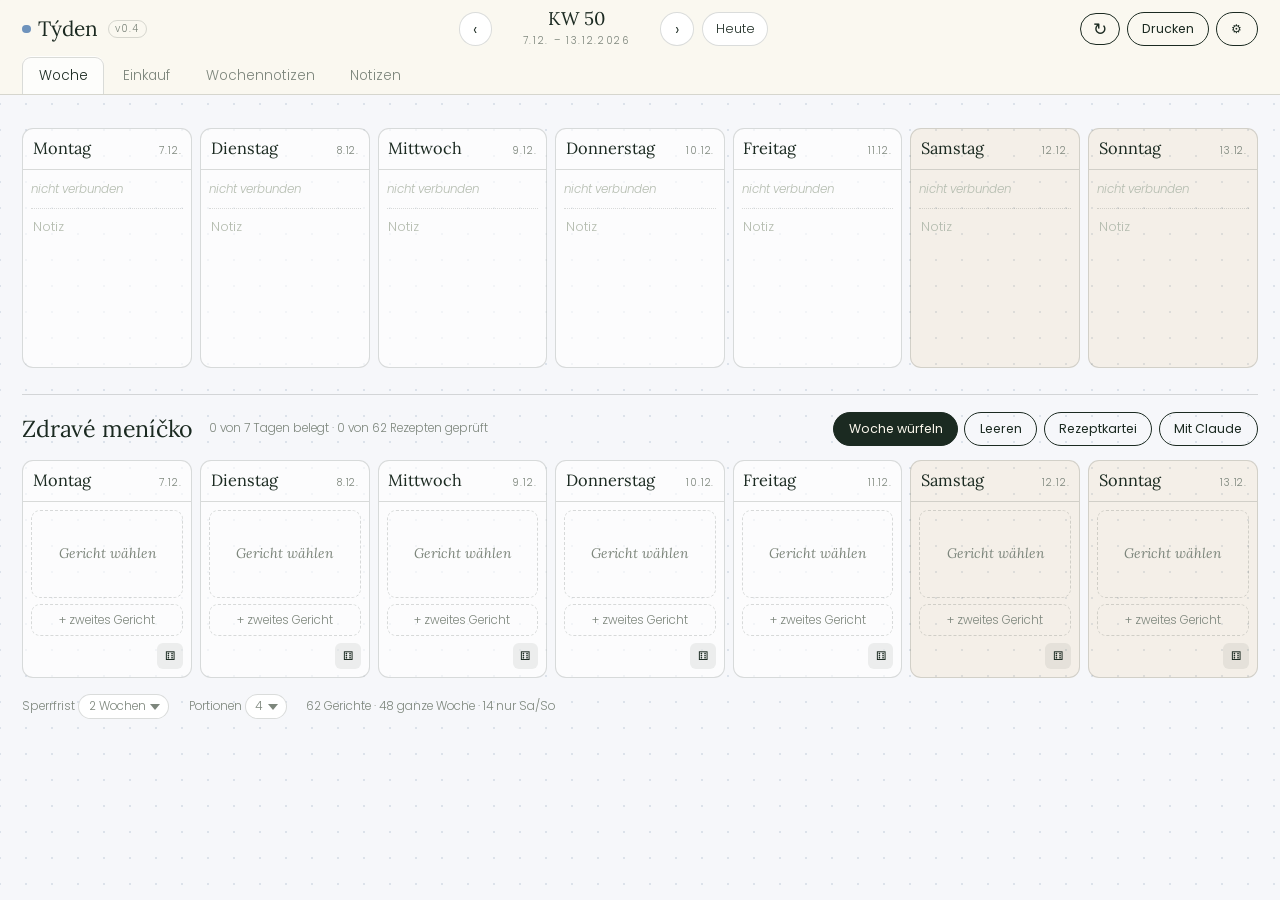
==== commit 54616c6d: "Add files via upload" ====
--- a/index.html
+++ b/index.html
@@ -39,6 +39,7 @@
   <nav class="tabs" id="tabs">
     <button class="tab on" data-tab="woche">Woche</button>
     <button class="tab" data-tab="einkauf">Einkauf</button>
+    <button class="tab" data-tab="wochennotizen">Wochennotizen</button>
     <button class="tab" data-tab="notizen">Notizen</button>
   </nav>
 </header>
@@ -89,9 +90,9 @@
   </section>
 
   <!-- ---------- Notizen ---------- -->
-  <section class="view hidden" id="view-notizen">
+  <section class="view hidden" id="view-wochennotizen">
     <div class="bar">
-      <h2>Notizblock</h2>
+      <h2>Wochennotizen</h2>
       <div class="pages" id="notePages"></div>
       <span class="notestatus" id="noteStatus"></span>
       <div class="baracts">
@@ -123,6 +124,33 @@
       </div>
     </div>
   </section>
+
+  <!-- ---------- Dauerhafte Notizen ---------- -->
+  <section class="view hidden" id="view-notizen">
+    <div class="bar">
+      <h2>Notizen</h2>
+      <div class="barcats" id="todoStats"></div>
+      <div class="pages" id="todoPages"></div>
+      <div class="baracts">
+        <button class="btn ghost" id="todoPageAdd">Seite +</button>
+        <button class="btn ghost" id="todoPageRename">Umbenennen</button>
+        <button class="btn ghost" id="todoPageDel">Seite entfernen</button>
+        <button class="btn ghost" id="todoPhoto">Foto abschreiben</button>
+        <input type="file" id="todoFile" accept="image/*" capture="environment" multiple hidden>
+        <button class="btn ghost" id="todoHide">Erledigte ausblenden</button>
+        <button class="btn ghost" id="todoClearDone">Erledigte entfernen</button>
+        <span class="notestatus" id="todoStatus"></span>
+      </div>
+    </div>
+    <div class="sheetbox todobox">
+      <div class="todoadd">
+        <textarea id="todoInput" rows="1" placeholder="Punkt eintragen, mehrere Zeilen werden zu mehreren Punkten"></textarea>
+        <button class="btn" id="todoAdd">Hinzufügen</button>
+      </div>
+      <div id="todoList"></div>
+    </div>
+  </section>
+
 </main>
 
 <!-- ---------- Dialoge ---------- -->
@@ -277,7 +305,8 @@
     <label class="chk big"><input type="checkbox" id="pr_wochenplan" checked> Wochenplan mit Terminen</label>
     <label class="chk big"><input type="checkbox" id="pr_essen" checked> Essensplan</label>
     <label class="chk big"><input type="checkbox" id="pr_einkauf" checked> Einkaufsliste</label>
-    <label class="chk big"><input type="checkbox" id="pr_notizen"> Notizen</label>
+    <label class="chk big"><input type="checkbox" id="pr_notizen"> Wochennotizen</label>
+    <label class="chk big"><input type="checkbox" id="pr_todos"> Notizen, dauerhaft</label>
     <label class="chk big"><input type="checkbox" id="pr_rezepte"> Rezepte der Woche, ausführlich</label>
   </div>
   <div class="sfoot">
@@ -332,6 +361,7 @@
 <script src="app.js"></script>
 <script src="essen.js"></script>
 <script src="notizen.js"></script>
+<script src="notizen-fest.js"></script>
 <script src="claude.js"></script>
 <script>start();</script>
 </body>
--- a/app.css
+++ b/app.css
@@ -434,3 +434,31 @@
 /* Gerichte außerhalb ihres Tagesfensters bleiben wählbar, nur dezenter */
 .pickgrid button.ausserhalb{opacity:.72}
 .pickgrid button.ausserhalb:hover{opacity:1}
+
+/* ---------- Dauerhafte Notizen ---------- */
+.todobox{max-width:760px}
+.todoadd{display:flex;gap:.5rem;align-items:flex-start;margin-bottom:1rem}
+.todoadd textarea{flex:1;border:1.3px solid var(--line);border-radius:9px;padding:.5rem .7rem;
+  background:#fff;font-size:.95rem;font-family:var(--sans);resize:vertical;min-height:2.6rem;line-height:1.4}
+.item.punkt{gap:.7rem}
+.item.punkt label{cursor:pointer}
+.item.punkt .mini{opacity:0;transition:opacity .15s}
+.item.punkt:hover .mini,.item.punkt:focus-within .mini{opacity:1}
+@media(hover:none){ .item.punkt .mini{opacity:1} }
+
+/* Seitenreiter der Notizen in eine eigene Zeile */
+#view-notizen .bar{display:grid;grid-template-columns:auto 1fr;gap:.5rem 1rem;align-items:center}
+#view-notizen .bar h2{grid-row:1}
+#view-notizen #todoStats{grid-row:1;grid-column:2}
+#view-notizen #todoPages{grid-row:2;grid-column:1/-1;margin:0}
+#view-notizen .baracts{grid-row:3;grid-column:1/-1}
+
+@media print{
+  /* Kästchen behalten ihre Breite, auch wenn eine allgemeine Regel danebensteht */
+  .pi .pbox.an{background:#1B2A21;position:relative}
+  .pi .pbox.an::after{content:"";position:absolute;left:1.1mm;top:.4mm;width:1mm;height:2mm;
+    border:solid #fff;border-width:0 .5pt .5pt 0;transform:rotate(45deg)}
+}
+.pages button i{font-style:normal;font-size:.68rem;opacity:.6;margin-left:.2rem}
+.pages button.on i{opacity:.85}
+@media print{ .perledigt{margin-top:1.5mm;padding-top:1mm;border-top:.3pt dotted #bbb} }
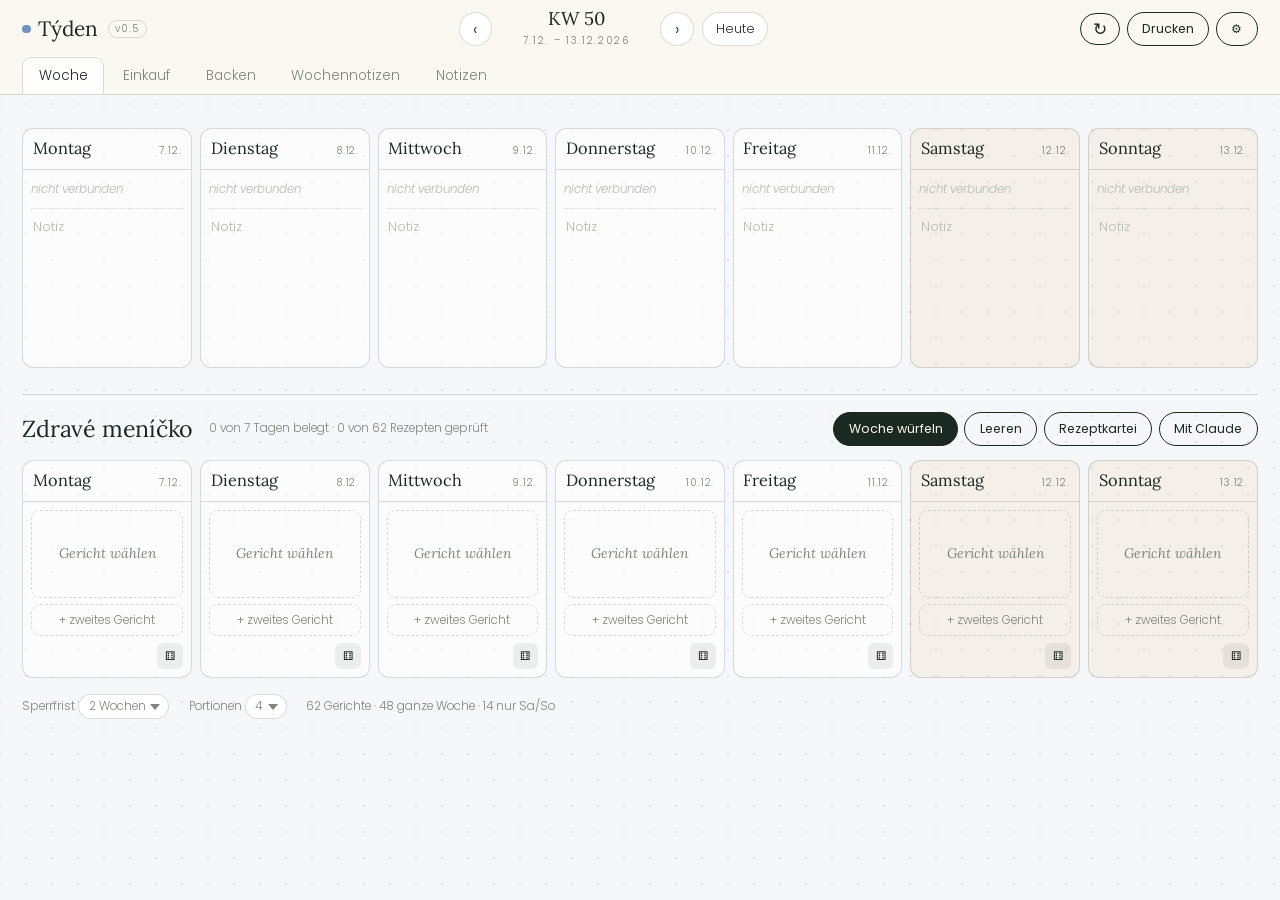
==== commit 952faba7: "Add files via upload" ====
--- a/index.html
+++ b/index.html
@@ -39,6 +39,7 @@
   <nav class="tabs" id="tabs">
     <button class="tab on" data-tab="woche">Woche</button>
     <button class="tab" data-tab="einkauf">Einkauf</button>
+    <button class="tab" data-tab="backen">Backen</button>
     <button class="tab" data-tab="wochennotizen">Wochennotizen</button>
     <button class="tab" data-tab="notizen">Notizen</button>
   </nav>
@@ -87,6 +88,36 @@
       </div>
     </div>
     <div class="sheetbox" id="shopBody"></div>
+  </section>
+
+  <!-- ---------- Backen: ohne Wochenstruktur ---------- -->
+  <section class="view hidden" id="view-backen">
+    <div class="bar">
+      <h2>Backen</h2>
+      <div class="barcats" id="bakeStats"></div>
+      <div class="baracts">
+        <button class="btn" id="bakeShare">An WhatsApp</button>
+        <button class="btn ghost" id="bakeCopy">Kopieren</button>
+        <button class="btn ghost" id="bakeResetChecks">Haken zurücksetzen</button>
+        <button class="btn ghost" id="bakeClear">Auswahl leeren</button>
+      </div>
+    </div>
+    <div class="backsplit">
+      <div class="bakeleft">
+        <input class="search" id="bakeSearch" type="search" placeholder="Backrezept suchen …">
+        <div class="baracts bakeacts">
+          <button class="btn ghost" id="bakeNew">Backrezept +</button>
+          <button class="btn ghost" id="bakeKI">Mit Claude</button>
+          <button class="btn ghost" id="bakeExport">Exportieren</button>
+          <button class="btn ghost" id="bakeReset">Zurücksetzen</button>
+        </div>
+        <div id="bakeGrid"></div>
+      </div>
+      <div class="sheetbox bakeright">
+        <h3 class="bakehead">Einkaufszettel fürs Backen</h3>
+        <div id="bakeShop"></div>
+      </div>
+    </div>
   </section>
 
   <!-- ---------- Notizen ---------- -->
@@ -241,13 +272,13 @@
 <dialog id="dKI"><div class="sheet">
   <div class="top" style="background:var(--leaf)">
     <button class="x" data-close>&times;</button>
-    <p class="lbl light">Rezepte und Vorschläge</p>
-    <h2>Mit Claude</h2>
+    <p class="lbl light" id="kiLbl">Rezepte und Vorschläge</p>
+    <h2 id="kiTitle">Mit Claude</h2>
   </div>
   <div class="sbody">
     <div id="aiStatus" class="aistatus"></div>
 
-    <h3>Rezept hinzufügen</h3>
+    <h3 id="kiAddTitle">Rezept hinzufügen</h3>
     <p class="hint">Foto einer Kochbuchseite oder eines Zettels, oder ein Link. Das Ergebnis landet
       als ungeprüftes Rezept im Editor — du siehst es vor dem Speichern.</p>
     <div class="baracts" style="margin-bottom:.8rem">
@@ -258,6 +289,7 @@
       <textarea id="linkInput" rows="3" placeholder="https://… oder den Text direkt einfügen"></textarea></div>
     <div class="baracts"><button class="btn ghost" id="fromLink">Daraus ein Rezept machen</button></div>
 
+    <div id="kiKochen">
     <hr>
 
     <h3>Was kann ich damit kochen?</h3>
@@ -272,6 +304,7 @@
       <button class="btn" id="doSuggest">Vorschläge holen</button>
     </div>
     <div id="aiOut"></div>
+    </div>
 
     <hr>
     <h3>Zugang</h3>
@@ -305,6 +338,8 @@
     <label class="chk big"><input type="checkbox" id="pr_wochenplan" checked> Wochenplan mit Terminen</label>
     <label class="chk big"><input type="checkbox" id="pr_essen" checked> Essensplan</label>
     <label class="chk big"><input type="checkbox" id="pr_einkauf" checked> Einkaufsliste</label>
+    <label class="chk big"><input type="checkbox" id="pr_backen"> Backen: Einkaufszettel</label>
+    <label class="chk big"><input type="checkbox" id="pr_backrezepte"> Backrezepte, ausführlich</label>
     <label class="chk big"><input type="checkbox" id="pr_notizen"> Wochennotizen</label>
     <label class="chk big"><input type="checkbox" id="pr_todos"> Notizen, dauerhaft</label>
     <label class="chk big"><input type="checkbox" id="pr_rezepte"> Rezepte der Woche, ausführlich</label>
@@ -360,6 +395,7 @@
 <script src="rezepte.js"></script>
 <script src="app.js"></script>
 <script src="essen.js"></script>
+<script src="backen.js"></script>
 <script src="notizen.js"></script>
 <script src="notizen-fest.js"></script>
 <script src="claude.js"></script>
--- a/app.css
+++ b/app.css
@@ -462,3 +462,44 @@
 .pages button i{font-style:normal;font-size:.68rem;opacity:.6;margin-left:.2rem}
 .pages button.on i{opacity:.85}
 @media print{ .perledigt{margin-top:1.5mm;padding-top:1mm;border-top:.3pt dotted #bbb} }
+
+/* Unterpunkte */
+.item.punkt.unter{padding-left:2.2rem;background:
+  linear-gradient(to right, transparent 0 1.1rem, var(--line) 1.1rem 1.15rem, transparent 1.15rem)}
+.item.punkt.unter label span{font-size:.92rem}
+.item.punkt label b{font-weight:400;color:var(--muted);font-size:.78rem;white-space:nowrap}
+.mini.plus{font-size:.9rem;line-height:1;padding:.1rem .5rem}
+.subadd{display:flex;gap:.4rem;padding:.35rem 0 .6rem 2.2rem}
+.subadd.hidden{display:none}
+.subadd input{flex:1;max-width:26rem;border:1.3px solid var(--line);border-radius:8px;
+  padding:.35rem .6rem;background:#fff;font-size:.9rem}
+@media print{ .pi.punter{padding-left:5mm} }
+
+/* ---------- Backen ----------
+   Links die Rezepte zum Antippen, rechts der eigene Einkaufszettel.
+   Auf schmalen Geräten rutscht der Zettel unter die Karten. */
+.backsplit{display:grid;grid-template-columns:minmax(0,1.35fr) minmax(300px,1fr);
+  gap:1.1rem;align-items:start}
+@media(max-width:900px){.backsplit{grid-template-columns:1fr}}
+.bakeleft{min-width:0}
+.bakeright{max-width:none;position:sticky;top:calc(var(--head) + .6rem)}
+.bakehead{font-family:var(--serif);font-size:1.05rem;font-weight:400;margin-bottom:.7rem;
+  padding-bottom:.45rem;border-bottom:1px solid var(--line)}
+.bakegrp{margin-bottom:1.1rem}
+.bakegrp h4{margin-bottom:.4rem;font-weight:400}
+.bakecards{display:grid;grid-template-columns:repeat(auto-fill,minmax(215px,1fr));gap:.55rem}
+.bakecard{border:1.4px solid var(--line);border-radius:10px;background:rgba(255,255,255,.62);
+  overflow:hidden;display:flex;flex-direction:column}
+.bakecard.on{border-color:var(--bc);box-shadow:0 2px 10px rgba(27,42,33,.1)}
+.bakepick{flex:1;text-align:left;padding:.6rem .7rem;background:transparent;color:var(--ink);
+  border-radius:0;display:block;width:100%}
+.bakecard.on .bakepick{background:var(--bc);color:var(--cream)}
+.bakepick .n{font-family:var(--serif);font-size:1.02rem;line-height:1.14}
+.bakepick .m{font-size:.57rem;letter-spacing:.09em;text-transform:uppercase;margin-top:.3rem;opacity:.8}
+.bakepick .s{font-family:var(--serif);font-style:italic;font-size:.82rem;margin-top:.35rem;opacity:.85;
+  line-height:1.3}
+.bakefoot{display:flex;align-items:center;gap:.4rem;padding:.35rem .5rem;
+  border-top:1px solid var(--line);background:rgba(255,255,255,.5)}
+.bakefoot b{font-weight:400;font-size:.78rem;color:var(--muted);min-width:1.8rem;text-align:center}
+.bakefoot .mini:last-child{margin-left:auto}
+.bakeacts{margin:-.3rem 0 .9rem}
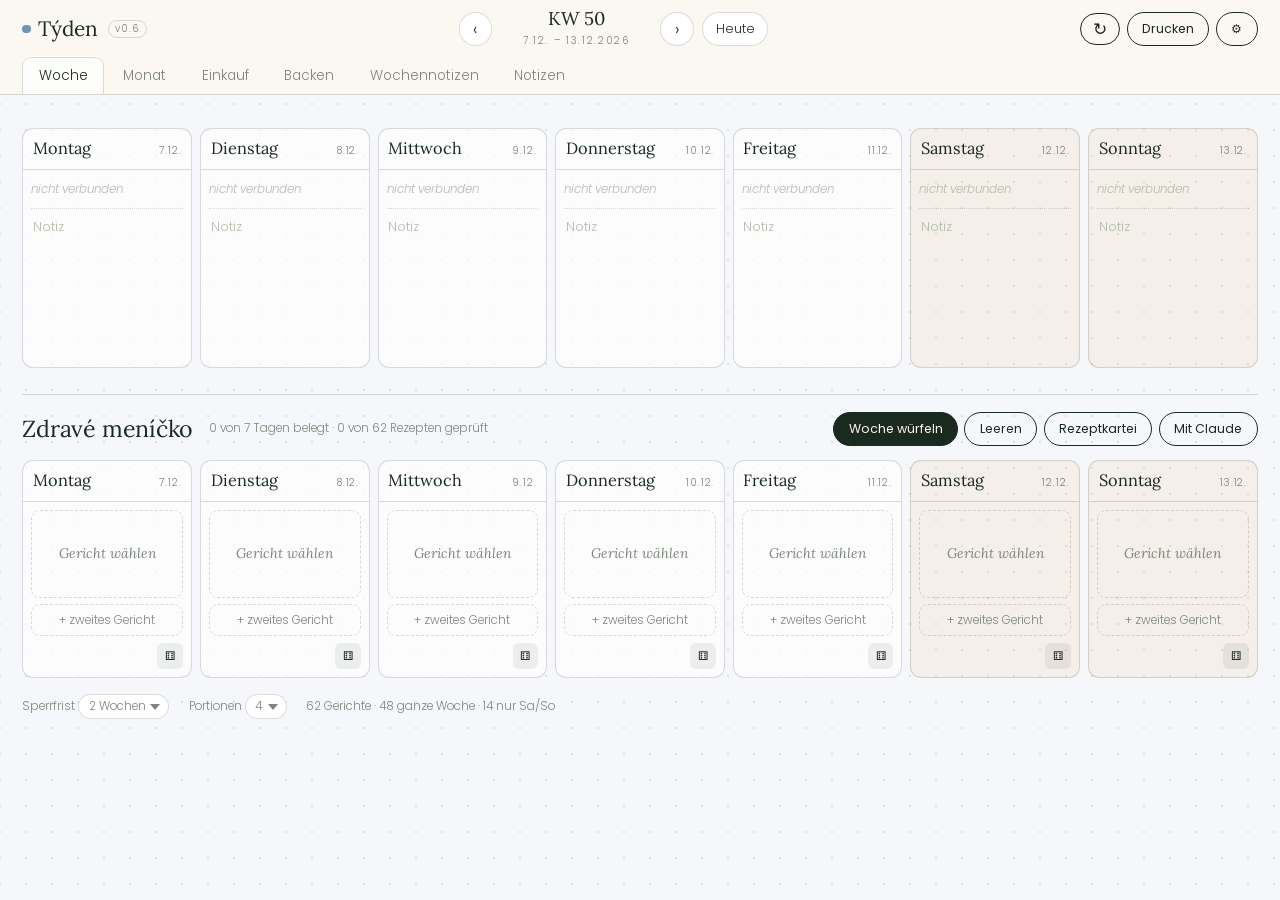
==== commit 54ad247a: "Add files via upload" ====
--- a/index.html
+++ b/index.html
@@ -38,6 +38,7 @@
 
   <nav class="tabs" id="tabs">
     <button class="tab on" data-tab="woche">Woche</button>
+    <button class="tab" data-tab="monat">Monat</button>
     <button class="tab" data-tab="einkauf">Einkauf</button>
     <button class="tab" data-tab="backen">Backen</button>
     <button class="tab" data-tab="wochennotizen">Wochennotizen</button>
@@ -48,6 +49,7 @@
 <main>
   <!-- ---------- Woche: Termine oben, Essen darunter ---------- -->
   <section class="view" id="view-woche">
+    <div class="calstand" id="calStand" hidden></div>
     <div class="weekgrid" id="calGrid"></div>
 
     <div class="bar essenbar">
@@ -73,6 +75,21 @@
       </label>
       <span id="poolInfo"></span>
     </div>
+  </section>
+
+  <!-- ---------- Monat ---------- -->
+  <section class="view hidden" id="view-monat">
+    <div class="bar">
+      <h2>Monat</h2>
+      <div class="barcats" id="monatStats"></div>
+      <div class="baracts">
+        <label class="chk"><input type="checkbox" id="monatGoogle" checked> Google-Termine zeigen</label>
+        <button class="btn" id="vorNeu">Vorhaben +</button>
+      </div>
+    </div>
+    <div class="monat" id="monatGrid"></div>
+    <p class="hint">Auf einen Tag tippen legt ein Vorhaben an, auf einen Balken tippen ändert es.
+      Die Zahl links öffnet die Woche.</p>
   </section>
 
   <!-- ---------- Einkauf ---------- -->
@@ -326,6 +343,33 @@
   </div>
 </div></dialog>
 
+<dialog id="dVor"><div class="sheet">
+  <div class="top" style="background:var(--pine)">
+    <button class="x" data-close>&times;</button>
+    <p class="lbl light">Monat</p>
+    <h2 id="vorTitel">Neues Vorhaben</h2>
+  </div>
+  <div class="sbody">
+    <div class="form">
+      <div class="field"><label class="lbl" for="v_text">Was steht an</label>
+        <input id="v_text" placeholder="z. B. Plätzchen planen und einkaufen"></div>
+      <div class="f2">
+        <div class="field"><label class="lbl" for="v_von">Von</label>
+          <input id="v_von" type="date"></div>
+        <div class="field"><label class="lbl" for="v_bis">Bis</label>
+          <input id="v_bis" type="date"></div>
+      </div>
+      <div class="field"><label class="lbl">Farbe</label><div class="farbwahl" id="v_farben"></div></div>
+      <label class="chk"><input type="checkbox" id="v_done"> erledigt</label>
+    </div>
+  </div>
+  <div class="sfoot">
+    <button class="btn" id="saveVor">Speichern</button>
+    <button class="btn ghost" data-close>Abbrechen</button>
+    <button class="btn ghost" id="delVor" style="margin-left:auto">Löschen</button>
+  </div>
+</div></dialog>
+
 <dialog id="dPrint"><div class="sheet">
   <div class="top" style="background:var(--ink)">
     <button class="x" data-close>&times;</button>
@@ -335,6 +379,7 @@
   <div class="sbody">
     <p class="hint">Bereiche auswählen, dann öffnet sich das Druckfenster. Auf dem iPad wählst du dort
       deinen AirPrint-Drucker.</p>
+    <label class="chk big"><input type="checkbox" id="pr_monat"> Monatsblatt mit Vorhaben</label>
     <label class="chk big"><input type="checkbox" id="pr_wochenplan" checked> Wochenplan mit Terminen</label>
     <label class="chk big"><input type="checkbox" id="pr_essen" checked> Essensplan</label>
     <label class="chk big"><input type="checkbox" id="pr_einkauf" checked> Einkaufsliste</label>
@@ -365,6 +410,12 @@
     <p class="hint">Die Client-ID legst du einmalig in der Google Cloud Console an. Die Anleitung dazu
       steht in der Datei <b>README.md</b> im selben Ordner. Ohne Client-ID funktioniert alles außer der
       Anzeige der Google-Termine.</p>
+    <p class="hint">Google gibt einen Zugang nur für eine Stunde aus; danach erneuert die App ihn still
+      im Hintergrund. Die Termine bleiben in der Zwischenzeit gespeichert, der Stand steht über dem
+      Kalender. Wenn du trotzdem oft neu verbinden musst, hilft auf dem iPad zweierlei:
+      in <b>Einstellungen → Apps → Safari → „Cross-Sitetracking verhindern“</b> ausschalten, und
+      in der Google Cloud Console unter <b>Zielgruppe</b> den Veröffentlichungsstatus von
+      <b>Testen</b> auf <b>Produktion</b> setzen — im Testmodus läuft die Freigabe nach sieben Tagen ab.</p>
     <div id="gCals"></div>
     <hr>
     <h3>Daten</h3>
@@ -396,6 +447,7 @@
 <script src="app.js"></script>
 <script src="essen.js"></script>
 <script src="backen.js"></script>
+<script src="monat.js"></script>
 <script src="notizen.js"></script>
 <script src="notizen-fest.js"></script>
 <script src="claude.js"></script>
--- a/app.css
+++ b/app.css
@@ -503,3 +503,85 @@
 .bakefoot b{font-weight:400;font-size:.78rem;color:var(--muted);min-width:1.8rem;text-align:center}
 .bakefoot .mini:last-child{margin-left:auto}
 .bakeacts{margin:-.3rem 0 .9rem}
+
+/* Hinweiszeile über dem Kalender, wenn die Termine nicht frisch sind */
+.calstand[hidden]{display:none}
+.calstand{display:flex;align-items:center;gap:.6rem;margin-bottom:.6rem;
+  font-size:.78rem;color:var(--muted);background:rgba(228,169,60,.14);
+  border:1px solid rgba(228,169,60,.5);border-radius:999px;padding:.35rem .9rem}
+
+/* ---------- Monat ----------
+   Acht Spalten: links die Kalenderwoche, dann Montag bis Sonntag.
+   Jede Wochenzeile hat oben die Tagesköpfe und darunter so viele Spuren,
+   wie Balken nebeneinander liegen. */
+.monat{background:rgba(255,255,255,.62);border:1px solid var(--line);border-radius:12px;
+  padding:.5rem .6rem .7rem;overflow:hidden}
+.mkopf,.mrow{display:grid;grid-template-columns:2.1rem repeat(7,minmax(0,1fr));gap:0}
+.mkopf{margin-bottom:.25rem}
+.mkopf span{font-size:.6rem;letter-spacing:.12em;text-transform:uppercase;color:var(--muted);
+  padding:.2rem .35rem;text-align:left}
+.mkopf span:nth-child(7),.mkopf span:nth-child(8){color:var(--wine,#6B2D4E)}
+.mrow{margin-bottom:.3rem;position:relative}
+.mkw{grid-column:1;grid-row:1/-1;font-size:.68rem;color:var(--muted);align-self:stretch;
+  border:none;background:transparent;padding-top:.45rem}
+.mkw:active{color:var(--ink)}
+.mbg{grid-row:1/-1;border:1px solid var(--line);border-radius:4px;margin:0 1px;
+  background:rgba(255,255,255,.5)}
+.mbg.aus{background:transparent;border-color:rgba(27,42,33,.09)}
+.mbg.we{background:rgba(27,42,33,.035)}
+.mbg.heute{border-color:var(--ink);border-width:1.6px}
+.mhead{padding:.25rem .35rem .1rem;display:flex;flex-direction:column;gap:.12rem;
+  position:relative;z-index:1;min-height:2.6rem;pointer-events:none}
+.mnum{font-family:var(--serif);font-size:1rem;line-height:1}
+.mhead.aus{opacity:.42}
+.mhead .mnum.frei{color:#9C3B36}
+.mfeier{font-size:.56rem;line-height:1.15;color:var(--muted)}
+.mev{font-size:.62rem;line-height:1.2;padding-left:.3rem;border-left:2.5px solid var(--c);
+  overflow:hidden;text-overflow:ellipsis;white-space:nowrap}
+.mev b{font-weight:400;color:var(--muted)}
+.mbar{position:relative;z-index:1;margin:0 2px 2px;padding:.1rem .4rem;border-radius:3px;
+  border-left:2.5px solid var(--c);color:var(--ink);font-size:.7rem;line-height:1.25;
+  white-space:nowrap;overflow:hidden;display:flex;align-items:center;gap:.25rem}
+.mbar span{overflow:hidden;text-overflow:ellipsis}
+.mbar.goo{font-style:italic;border-left-style:dotted}
+.mbar.erl{opacity:.45;text-decoration:line-through}
+.mbar.offl{border-left:none;border-radius:0 3px 3px 0;margin-left:0}
+.mbar.offr{border-radius:3px 0 0 3px;margin-right:0}
+.mbar .pfeil{margin-left:auto;font-size:.6rem;color:var(--c)}
+@media(max-width:800px){
+  .mhead{min-height:2.1rem}
+  .mnum{font-size:.85rem}
+  .mev,.mfeier{display:none}
+}
+.farbwahl{display:flex;gap:.4rem}
+.fchip{width:1.9rem;height:1.9rem;border-radius:50%;border:2px solid transparent}
+.fchip.on{border-color:var(--ink);transform:scale(1.12)}
+.vdot{display:inline-block;width:.55rem;height:.55rem;border-radius:50%;margin-right:.45rem}
+.pages button.feste{border-style:dashed}
+/* Vorhaben in der Wochenansicht */
+.ev.vorh{border-left-style:solid}
+.ev.erl{opacity:.45;text-decoration:line-through}
+
+@media print{
+  .pmonat{width:100%}
+  .pmkopf,.pmrow{display:grid;grid-template-columns:7mm repeat(7,1fr)}
+  .pmkopf span{font-size:7pt;letter-spacing:.1em;text-transform:uppercase;color:#666;padding:0 1mm 1mm}
+  .pmrow{margin-bottom:1mm;break-inside:avoid}
+  .pmhead.aus{opacity:.45}
+  .pmkw{grid-column:1;grid-row:1/-1;font-size:7pt;color:#777;padding-top:1.5mm}
+  .pmbg{grid-row:1/-1;border:.5pt solid #999;margin:0 .3mm;border-radius:1mm}
+  .pmbg.aus{border-color:#ddd}
+  .pmhead{grid-row:1;padding:1mm 1.2mm 0;position:relative;min-height:13mm}
+  .pmhead b{font-family:var(--serif);font-size:10pt;font-weight:400}
+  .pmhead b.frei{color:#9C3B36}
+  .pmhead i{display:block;font-style:normal;font-size:5.5pt;color:#777;line-height:1.2}
+  .pmhead u{display:block;text-decoration:none;font-size:6pt;line-height:1.25;
+    border-left:1.2pt solid #666;padding-left:.8mm;margin-top:.5mm;
+    overflow:hidden;text-overflow:ellipsis;white-space:nowrap}
+  .pmbar{position:relative;margin:0 .6mm .6mm;padding:.3mm 1.2mm;font-size:7pt;line-height:1.3;
+    border-left:1.5pt solid #666;border-radius:.8mm;white-space:nowrap;overflow:hidden;
+    display:flex;align-items:center;gap:1.5mm}
+  .pmbar span{overflow:hidden;text-overflow:ellipsis}
+  .pmbar i{margin-left:auto;font-style:normal;font-size:6pt}
+  .pmbar.erl{opacity:.5;text-decoration:line-through}
+}
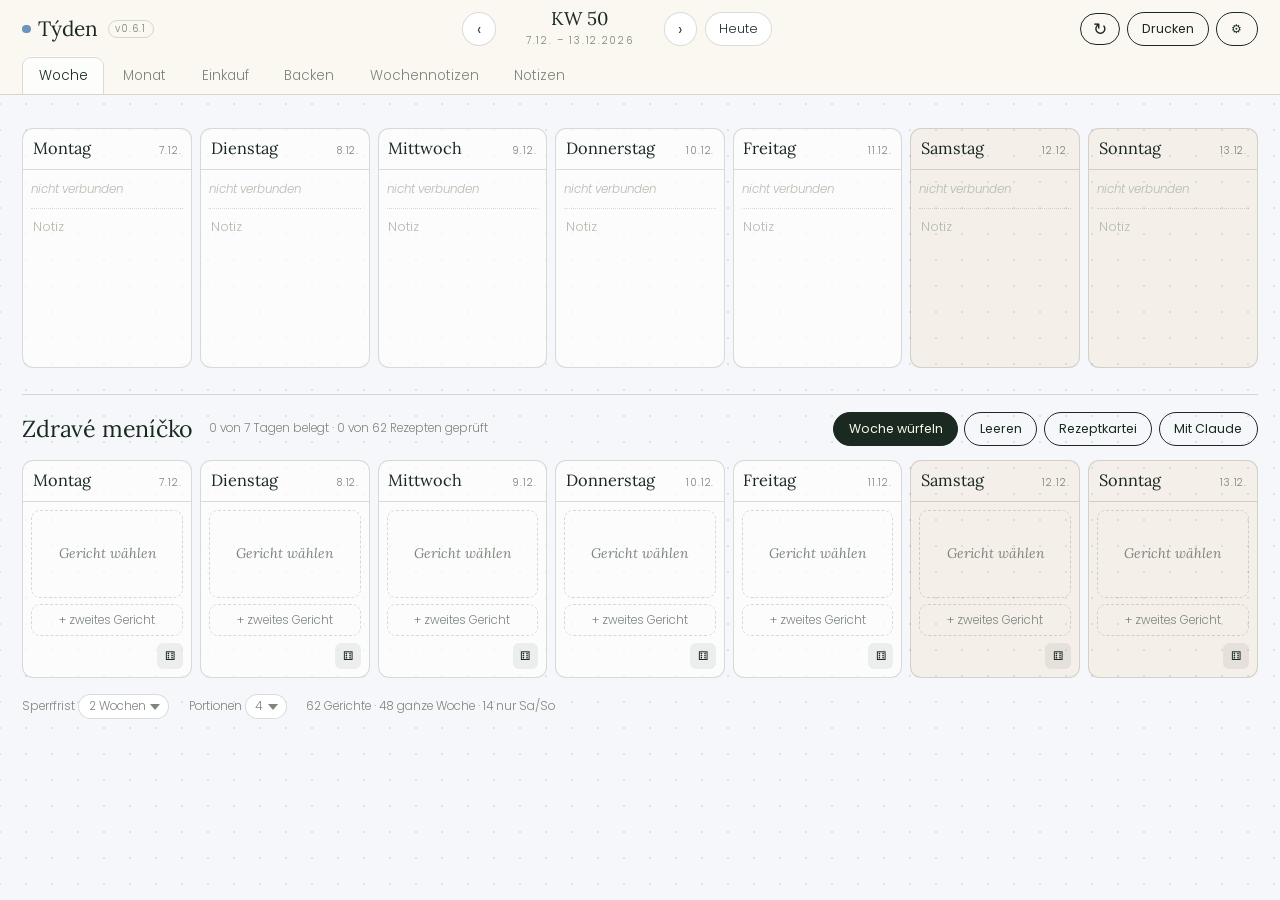
==== commit 70cc5bea: "Add files via upload" ====
--- a/index.html
+++ b/index.html
@@ -153,7 +153,7 @@
         <button class="tool" id="undo" title="Rückgängig">&#8630;</button>
         <button class="tool" id="clearPage" title="Seite leeren">&#128465;</button>
         <button class="btn ghost" id="notePhoto">Foto abschreiben</button>
-        <input type="file" id="noteFile" accept="image/*" capture="environment" multiple hidden>
+        <input type="file" id="noteFile" accept="image/*" multiple hidden>
         <button class="btn ghost" id="addPage">Seite +</button>
         <button class="btn ghost" id="delPage">Seite entfernen</button>
       </div>
@@ -161,7 +161,7 @@
     <div class="canvasrow">
       <div class="canvaswrap">
         <div class="padstack">
-          <textarea id="padText" class="hinten" spellcheck="false" placeholder="Hier tippen …"></textarea>
+          <textarea id="padText" class="hinten" lang="de" placeholder="Hier tippen …"></textarea>
           <canvas id="pad"></canvas>
         </div>
       </div>
@@ -184,7 +184,7 @@
         <button class="btn ghost" id="todoPageRename">Umbenennen</button>
         <button class="btn ghost" id="todoPageDel">Seite entfernen</button>
         <button class="btn ghost" id="todoPhoto">Foto abschreiben</button>
-        <input type="file" id="todoFile" accept="image/*" capture="environment" multiple hidden>
+        <input type="file" id="todoFile" accept="image/*" multiple hidden>
         <button class="btn ghost" id="todoHide">Erledigte ausblenden</button>
         <button class="btn ghost" id="todoClearDone">Erledigte entfernen</button>
         <span class="notestatus" id="todoStatus"></span>
@@ -300,7 +300,7 @@
       als ungeprüftes Rezept im Editor — du siehst es vor dem Speichern.</p>
     <div class="baracts" style="margin-bottom:.8rem">
       <button class="btn ghost" id="fromPhoto">Foto aufnehmen oder wählen</button>
-      <input type="file" id="photoFile" accept="image/*" capture="environment" multiple hidden>
+      <input type="file" id="photoFile" accept="image/*" multiple hidden>
     </div>
     <div class="field"><label class="lbl">Link oder eingefügter Rezepttext</label>
       <textarea id="linkInput" rows="3" placeholder="https://… oder den Text direkt einfügen"></textarea></div>
@@ -316,7 +316,7 @@
       <textarea id="stockText" rows="3" placeholder="z. B. Hähnchenbrust, Zucchini, Feta, Sahne"></textarea></div>
     <div class="baracts">
       <button class="btn ghost" id="stockPhoto">Foto vom Vorrat</button>
-      <input type="file" id="stockFile" accept="image/*" capture="environment" multiple hidden>
+      <input type="file" id="stockFile" accept="image/*" multiple hidden>
       <span class="hint" id="stockHint" style="margin:0"></span>
       <button class="btn" id="doSuggest">Vorschläge holen</button>
     </div>
@@ -441,6 +441,7 @@
 </div>
 
 <div class="toast" id="toast"></div>
+<div class="umlaute" id="umlaute" hidden></div>
 <div id="print"></div>
 
 <script src="rezepte.js"></script>
@@ -448,6 +449,7 @@
 <script src="essen.js"></script>
 <script src="backen.js"></script>
 <script src="monat.js"></script>
+<script src="tasten.js"></script>
 <script src="notizen.js"></script>
 <script src="notizen-fest.js"></script>
 <script src="claude.js"></script>
--- a/app.css
+++ b/app.css
@@ -585,3 +585,17 @@
   .pmbar i{margin-left:auto;font-style:normal;font-size:6pt}
   .pmbar.erl{opacity:.5;text-decoration:line-through}
 }
+
+/* ---------- Sonderzeichen ----------
+   Liegt über der Bildschirmtastatur, solange ein Textfeld offen ist. */
+.umlaute{position:fixed;left:0;right:0;bottom:0;z-index:60;display:flex;gap:.3rem;
+  padding:.4rem .6rem;background:var(--paper);border-top:1px solid var(--line);
+  box-shadow:0 -4px 14px rgba(27,42,33,.1);overflow-x:auto;-webkit-overflow-scrolling:touch}
+.umlaute[hidden]{display:none}
+.umlaute button{flex:0 0 auto;min-width:2.3rem;height:2.3rem;border:1px solid var(--line);
+  border-radius:7px;background:rgba(255,255,255,.85);color:var(--ink);
+  font-family:var(--serif);font-size:1.05rem;padding:0 .5rem}
+.umlaute button:active{background:var(--pine);color:var(--cream)}
+.umlaute button.satz{margin-left:auto;font-size:.82rem;letter-spacing:.04em;
+  background:transparent;border-style:dashed}
+@media print{.umlaute{display:none}}
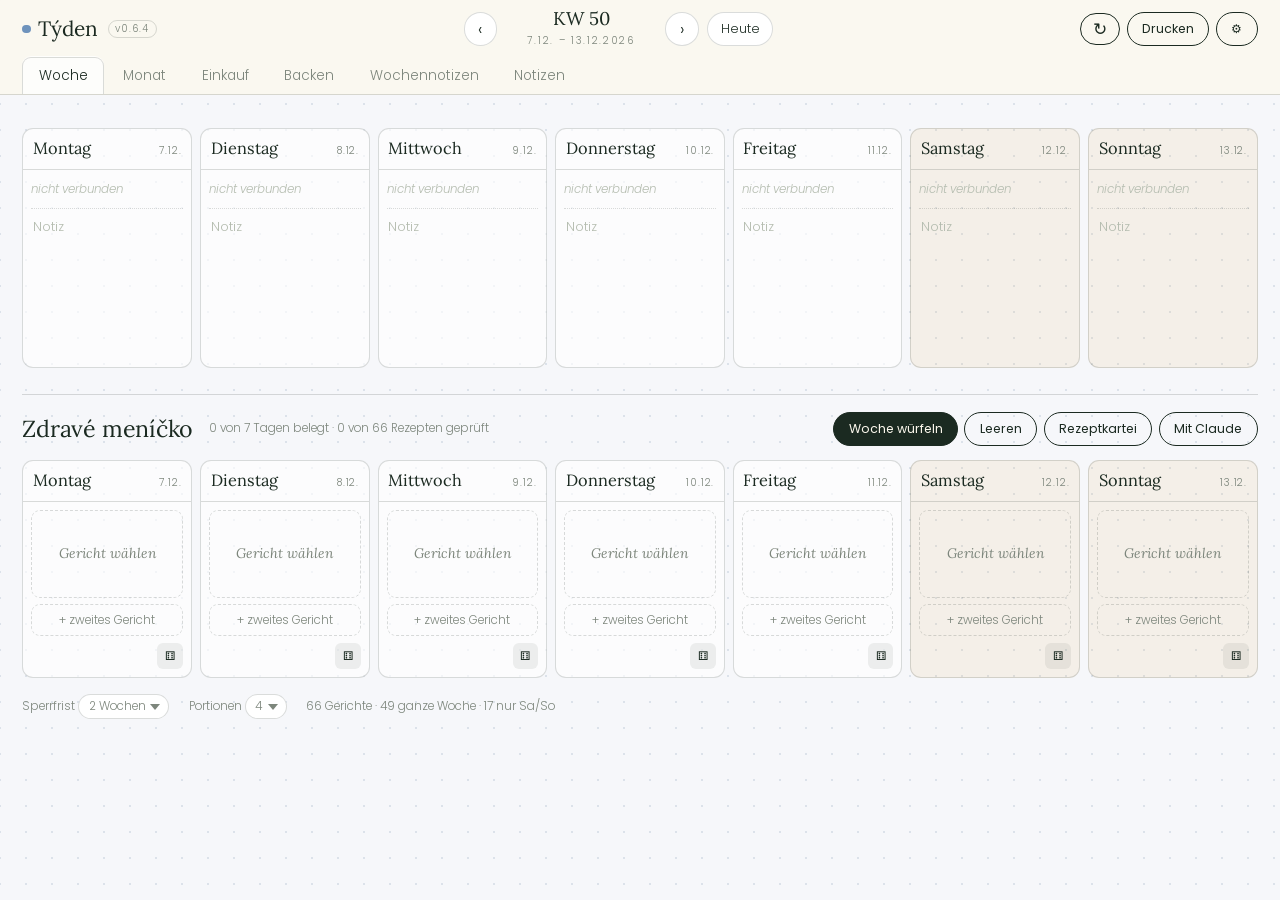
==== commit da71a801: "Add files via upload" ====
--- a/index.html
+++ b/index.html
@@ -418,6 +418,14 @@
       <b>Testen</b> auf <b>Produktion</b> setzen — im Testmodus läuft die Freigabe nach sieben Tagen ab.</p>
     <div id="gCals"></div>
     <hr>
+    <h3>Tastatur</h3>
+    <label class="chk"><input type="checkbox" id="setZeichen"> Leiste mit Sonderzeichen einblenden</label>
+    <p class="hint">Normalerweise aus. Welche Tastatur das iPad zeigt und ob es den Globus zum
+      Umschalten der Sprache gibt, legt iOS fest, nicht diese App: der Globus erscheint erst,
+      wenn mindestens zwei Tastaturen eingerichtet sind, unter
+      <b>Einstellungen → Allgemein → Tastatur → Tastaturen → Tastatur hinzufügen</b>.
+      Bei einer angesteckten Tastatur wechselt <b>Strg + Leertaste</b> die Sprache.</p>
+    <hr>
     <h3>Daten</h3>
     <p class="hint" id="versionInfo" style="margin-bottom:.6rem"></p>
     <div class="baracts">
--- a/app.css
+++ b/app.css
@@ -599,3 +599,8 @@
 .umlaute button.satz{margin-left:auto;font-size:.82rem;letter-spacing:.04em;
   background:transparent;border-style:dashed}
 @media print{.umlaute{display:none}}
+
+/* Eigene Punkte unter der Einkaufsliste */
+.eigen{display:flex;gap:.5rem;margin-top:.9rem;padding-top:.8rem;border-top:1px dashed var(--line)}
+.eigen input{flex:1}
+.eigen .btn{flex:0 0 auto;min-width:3rem;font-size:1.1rem;line-height:1}
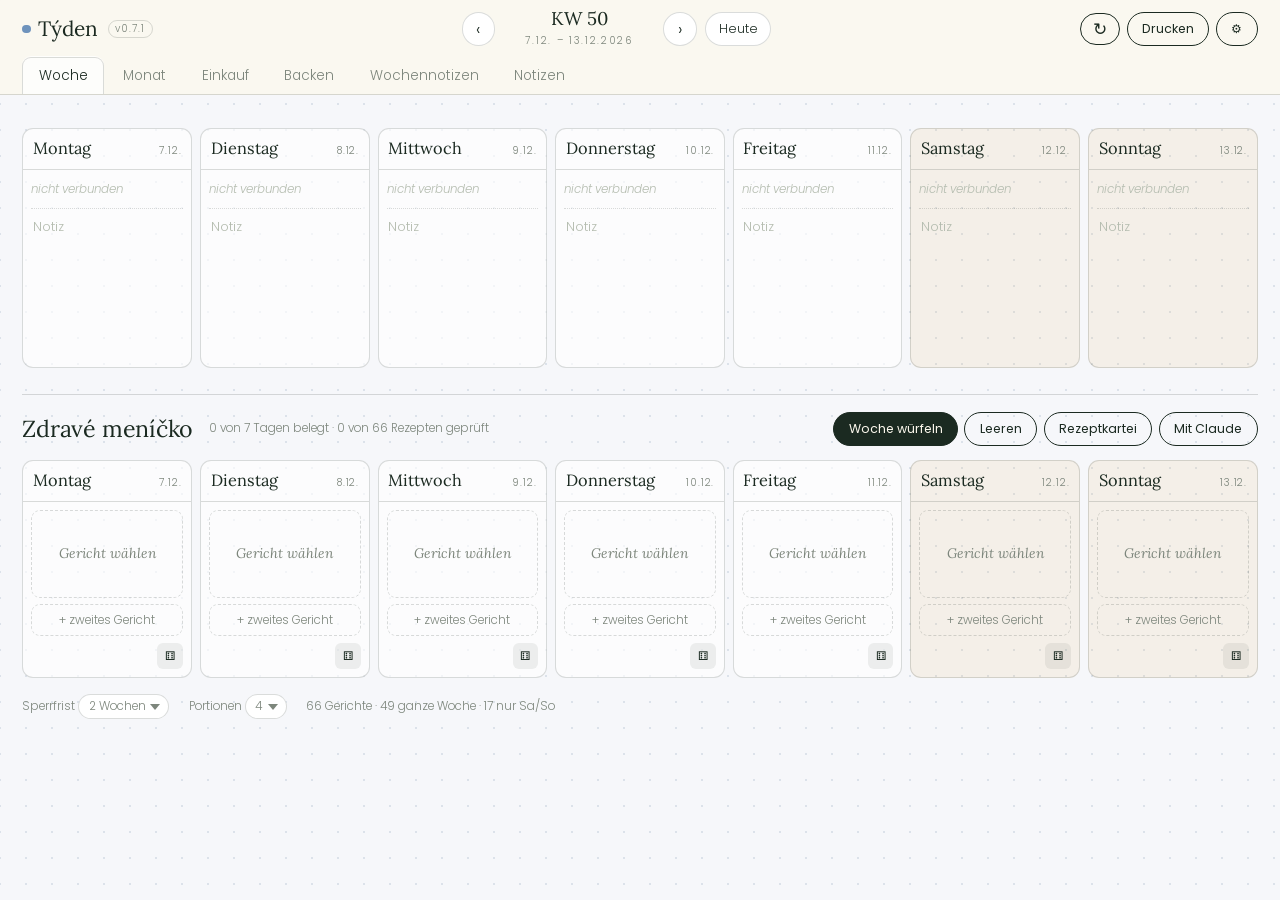
==== commit dbdd1694: "Add files via upload" ====
--- a/index.html
+++ b/index.html
@@ -99,6 +99,8 @@
       <div class="barcats" id="shopStats"></div>
       <div class="baracts">
         <button class="btn" id="waShare">An WhatsApp</button>
+        <button class="btn ghost" id="shopTodo">An To Do</button>
+        <button class="btn ghost" id="shopTeilen">Teilen</button>
         <button class="btn ghost" id="copyList">Kopieren</button>
         <button class="btn ghost" id="editPantry">Vorrat</button>
         <button class="btn ghost" id="resetChecks">Haken zurücksetzen</button>
@@ -114,6 +116,8 @@
       <div class="barcats" id="bakeStats"></div>
       <div class="baracts">
         <button class="btn" id="bakeShare">An WhatsApp</button>
+        <button class="btn ghost" id="bakeTodo">An To Do</button>
+        <button class="btn ghost" id="bakeTeilen">Teilen</button>
         <button class="btn ghost" id="bakeCopy">Kopieren</button>
         <button class="btn ghost" id="bakeResetChecks">Haken zurücksetzen</button>
         <button class="btn ghost" id="bakeClear">Auswahl leeren</button>
@@ -418,6 +422,24 @@
       <b>Testen</b> auf <b>Produktion</b> setzen — im Testmodus läuft die Freigabe nach sieben Tagen ab.</p>
     <div id="gCals"></div>
     <hr>
+    <h3>Microsoft To Do</h3>
+    <div id="msStatus" class="gstatus"></div>
+    <div class="field">
+      <label class="lbl">Anwendungs-ID (Client-ID) aus Azure</label>
+      <input id="msClientId" placeholder="00000000-0000-0000-0000-000000000000">
+    </div>
+    <p class="hint">Umleitungs-URI, genau so in Azure eintragen (Plattform <b>Single-Page-Anwendung</b>):
+      <br><b id="msRedirect"></b></p>
+    <div class="baracts">
+      <button class="btn" id="msConnect">Mit Microsoft verbinden</button>
+      <button class="btn ghost" id="msTrennen">Trennen</button>
+    </div>
+    <div id="msListen"></div>
+    <p class="hint">Die Einrichtung steht Schritt für Schritt in <b>README.md</b>.
+      Microsoft gibt Web-Apps einen Zugang nur für 24 Stunden; danach fragt die App
+      beim Senden wieder nach der Anmeldung. Gesendet wird, was offen ist — jede
+      Position als eigene Aufgabe, Abgehaktes bleibt hier.</p>
+    <hr>
     <h3>Tastatur</h3>
     <label class="chk"><input type="checkbox" id="setZeichen"> Leiste mit Sonderzeichen einblenden</label>
     <p class="hint">Normalerweise aus. Welche Tastatur das iPad zeigt und ob es den Globus zum
@@ -457,6 +479,7 @@
 <script src="essen.js"></script>
 <script src="backen.js"></script>
 <script src="monat.js"></script>
+<script src="mstodo.js"></script>
 <script src="tasten.js"></script>
 <script src="notizen.js"></script>
 <script src="notizen-fest.js"></script>
--- a/app.css
+++ b/app.css
@@ -604,3 +604,4 @@
 .eigen{display:flex;gap:.5rem;margin-top:.9rem;padding-top:.8rem;border-top:1px dashed var(--line)}
 .eigen input{flex:1}
 .eigen .btn{flex:0 0 auto;min-width:3rem;font-size:1.1rem;line-height:1}
+.gstatus.warn{background:rgba(155,60,50,.12);border-color:rgba(155,60,50,.45)}
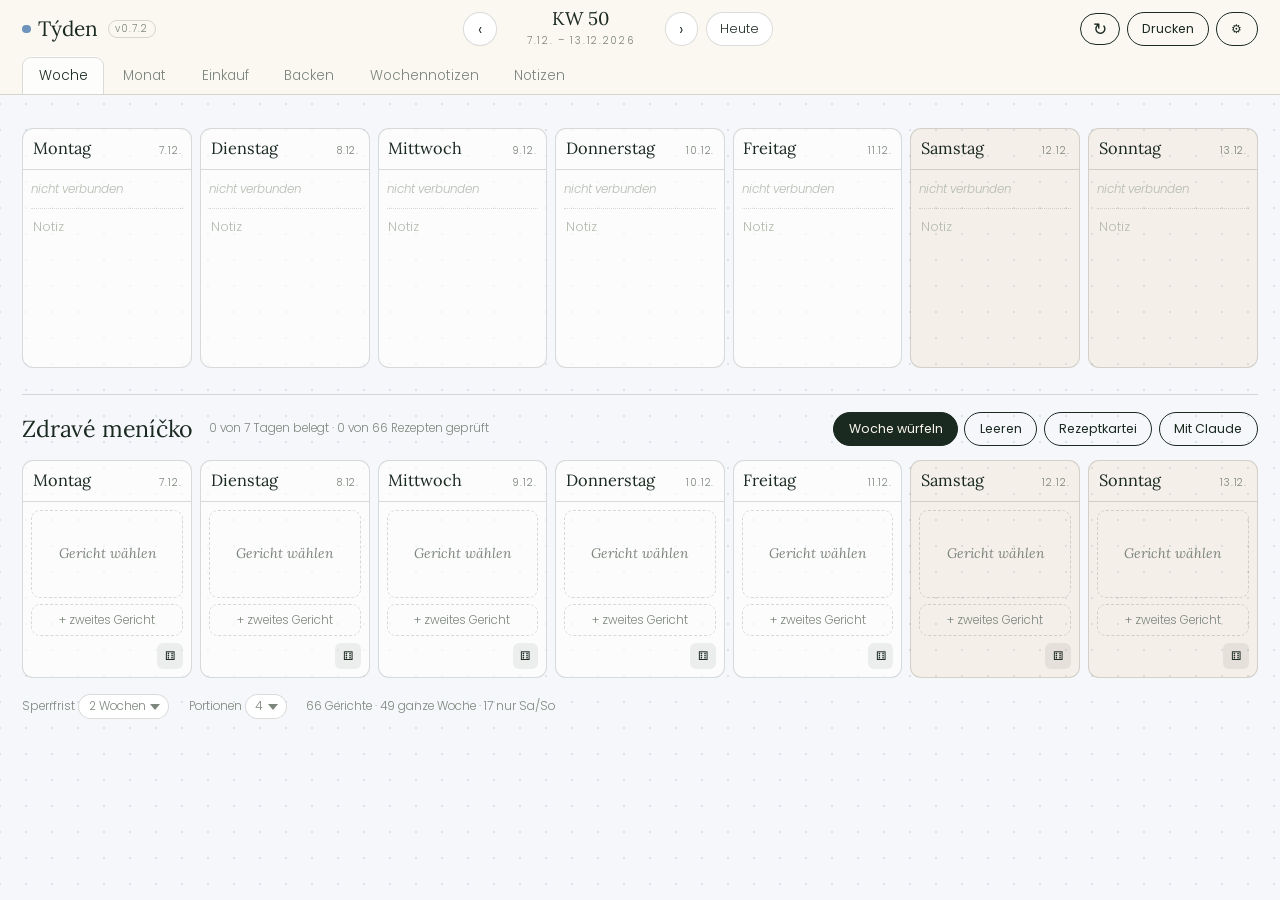
==== commit 0d9d164e: "Add files via upload" ====
--- a/index.html
+++ b/index.html
@@ -434,11 +434,14 @@
       <button class="btn" id="msConnect">Mit Microsoft verbinden</button>
       <button class="btn ghost" id="msTrennen">Trennen</button>
     </div>
+    <label class="chk"><input type="checkbox" id="msProWoche" checked>
+      Für jeden Versand eine eigene Liste „Einkauf KW xx“</label>
     <div id="msListen"></div>
     <p class="hint">Die Einrichtung steht Schritt für Schritt in <b>README.md</b>.
       Microsoft gibt Web-Apps einen Zugang nur für 24 Stunden; danach fragt die App
       beim Senden wieder nach der Anmeldung. Gesendet wird, was offen ist — jede
-      Position als eigene Aufgabe, Abgehaktes bleibt hier.</p>
+      Position als eigene Aufgabe, Abgehaktes bleibt hier. Ohne den Haken oben wandert
+      alles in eine feste Liste, die du selbst wählst.</p>
     <hr>
     <h3>Tastatur</h3>
     <label class="chk"><input type="checkbox" id="setZeichen"> Leiste mit Sonderzeichen einblenden</label>
